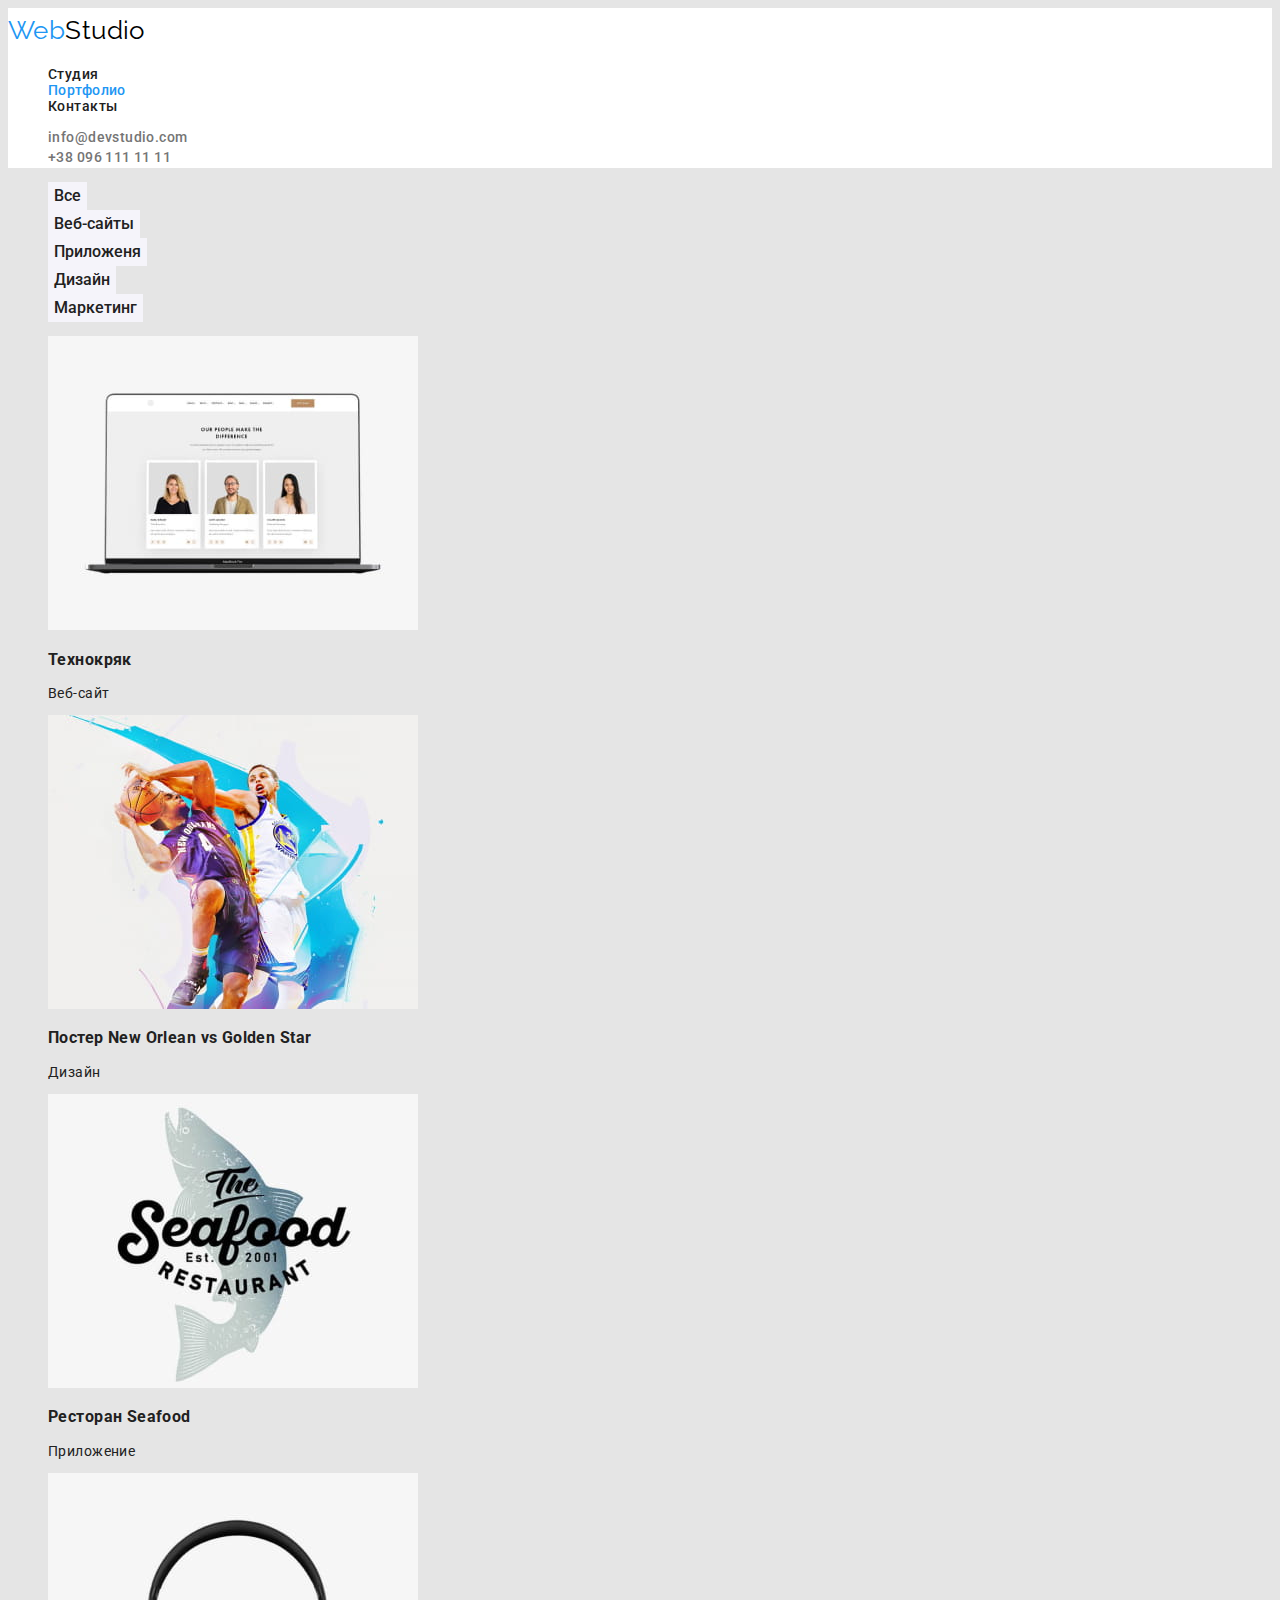
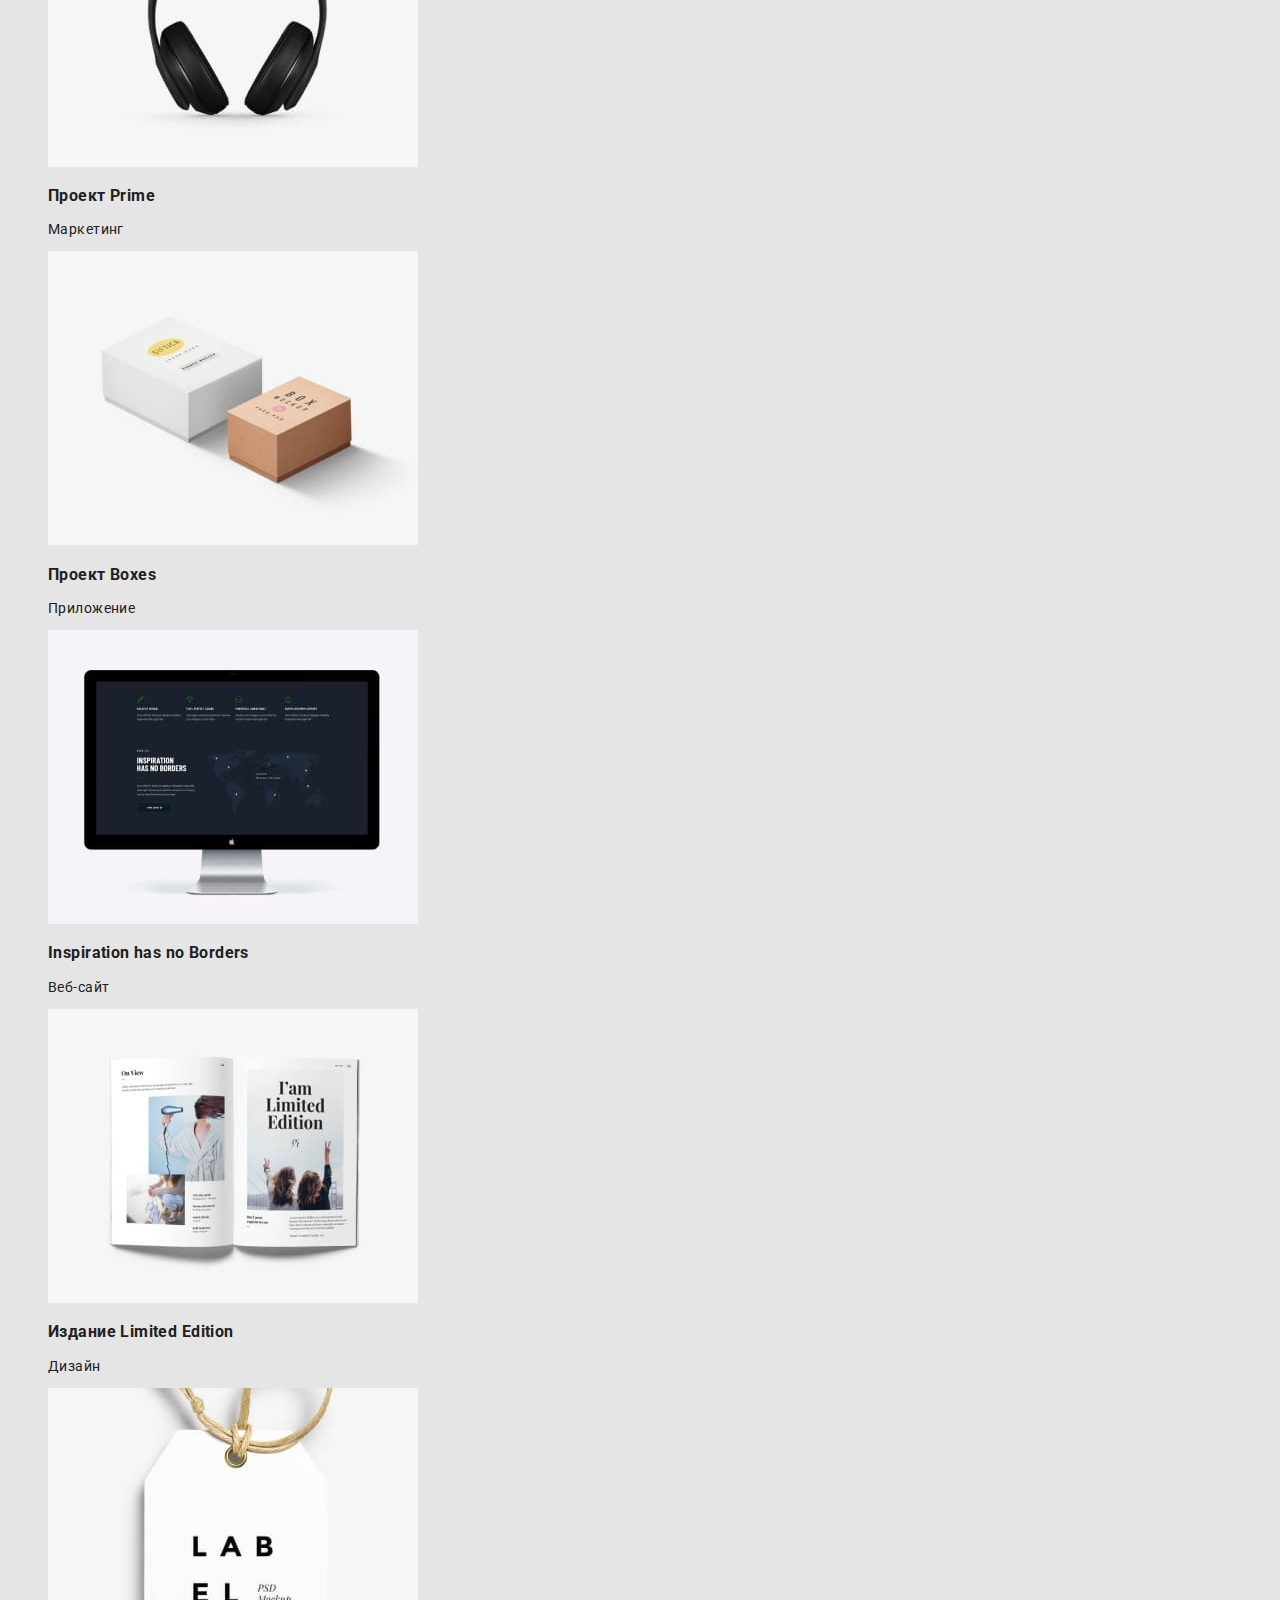
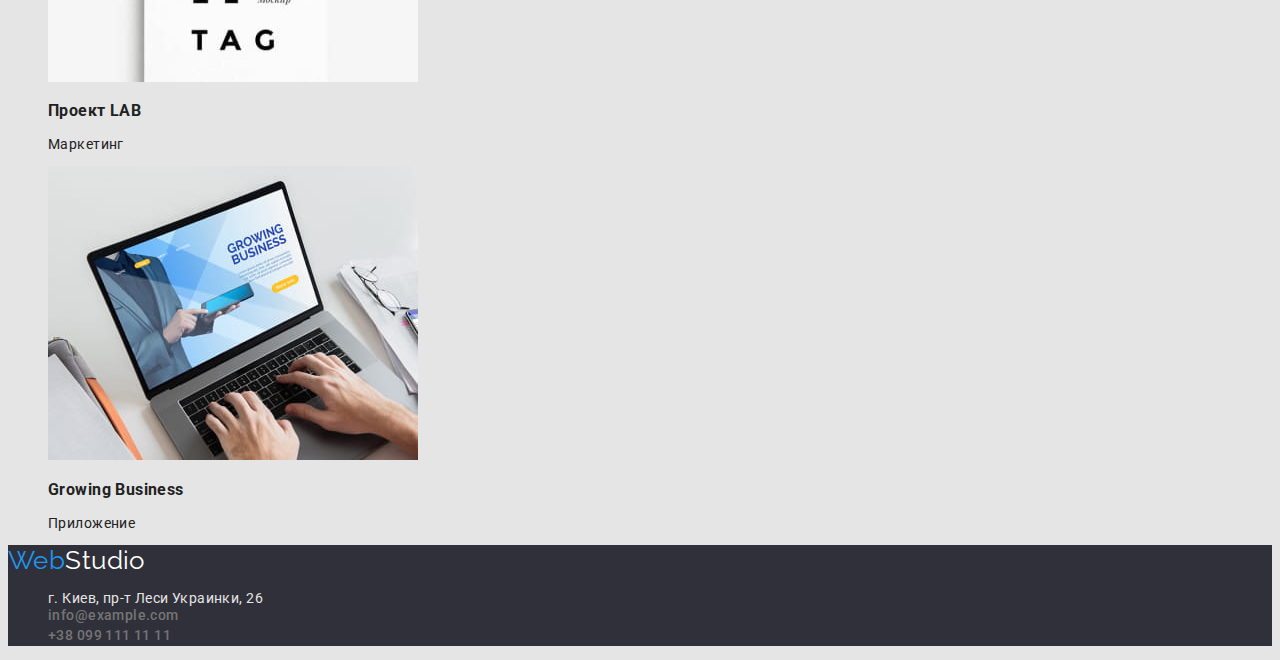
==== portfolio.html @ a19f54f5 "Initial commit" ====
<!DOCTYPE html>
<html lang="ru">

<head>
    <meta charset="UTF-8" />
    <meta http-equiv="X-UA-Compatible" content="IE=edge" />
    <meta name="viewport" content="width=device-width, initial-scale=1.0" />
    <title>Портфолио</title>
    <link rel="preconnect" href="https://fonts.googleapis.com" />
    <link rel="preconnect" href="https://fonts.gstatic.com" crossorigin />
    <link
        href="https://fonts.googleapis.com/css2?family=Raleway:wght@700&family=Roboto:wght@400;500;700;900&display=swap"
        rel="stylesheet" />
    <link rel="stylesheet" href="./css/styles.css" />
</head>

<body>
    <!-- Шапка сторінки -->
    <header class="header">
        <!-- Меню навігайцій для наступних сторінок -->
        <nav class="header-nav">
            <a class="header-logo link" lang="en" href="./index.html">Web<span class="logo-word">Studio</span></a>
            <ul class="header-list list">
                <li class="header-item">
                    <a class="header-link link" href="./index.html">Студия</a>
                </li>
                <li class="header-item">
                    <a class="header-link link current" href="./portfolio.html">Портфолио</a>
                </li>
                <li class="header-item">
                    <a class="header-link link" href="./">Контакты</a>
                </li>
            </ul>
            <ul class="contact-list list">
                <li class="contact-item">
                    <a class="contact-link link" href="mailto:info@devstudio.com">info@devstudio.com</a>
                </li>
                <li class="contact-item">
                    <a class="contact-link link" href="tel:+380961111111">+38 096 111 11 11</a>
                </li>
            </ul>
        </nav>
    </header>

    <!-- Посилання верхній рівень -->
    <!-- prt - portfolio -->
    <main class="prt-main">
        <section class="prt-section">
            <!-- Прихований заголовок -->
            <h1 hidden>Портфолио</h1>
            <ul class="prt-filter-list list">
                <li class="prt-btn-item">
                    <button class="prt-btn current-prt" type="button">Все</button>
                </li>
                <li class="prt-btn-item">
                    <button class="prt-btn" type="button">Веб-сайты</button>
                </li>
                <li class="prt-btn-item">
                    <button class="prt-btn" type="button">Приложеня</button>
                </li>
                <li class="prt-btn-item">
                    <button class="prt-btn" type="button">Дизайн</button>
                </li>
                <li class="prt-btn-item">
                    <button class="prt-btn" type="button">Маркетинг</button>
                </li>
            </ul>
            <!-- Портфоліо бокс картинок 3х3-->
            <ul class="prt-box-list list">
                <li class="list prt-box-item">
                    <img class="prt-btn" src="./images/portfolio/img1.jpg" alt="Ноутбук" width="370" height="294" />
                    <h3 class="prt-box-subtitle">Технокряк</h3>
                    <p class="prt-box-text">Веб-сайт</p>
                </li>
                <li class="list prt-box-item">
                    <img class="prt-btn" src="./images/portfolio/img2.jpg" alt="Баскетбол" width="370" height="294" />
                    <h3 class="prt-box-subtitle">Постер New Orlean vs Golden Star</h3>
                    <p class="prt-box-text">Дизайн</p>
                </li>
                <li class="list prt-box-item">
                    <img class="prt-btn" src="./images/portfolio/img3.jpg" alt="Надпись ресторан морской еды"
                        width="370" height="294" />
                    <h3 class="prt-box-subtitle">Ресторан Seafood</h3>
                    <p class="prt-box-text">Приложение</p>
                </li>
                <li class="list prt-box-item">
                    <img class="prt-btn" src="./images/portfolio/img4.jpg" alt="Наушники" width="370" height="294" />
                    <h3 class="prt-box-subtitle">Проект Prime</h3>
                    <p class="prt-box-text">Маркетинг</p>
                </li>
                <li class="list prt-box-item">
                    <img class="prt-btn" src="./images/portfolio/img5.jpg" alt="Коробки" width="370" height="294" />
                    <h3 class="prt-box-subtitle">Проект Boxes</h3>
                    <p class="prt-box-text">Приложение</p>
                </li>
                <li class="list prt-box-item">
                    <img class="prt-btn" src="./images/portfolio/img6.jpg" alt="Монитор" width="370" height="294" />
                    <h3 class="prt-box-subtitle">Inspiration has no Borders</h3>
                    <p class="prt-box-text">Веб-сайт</p>
                </li>
                <li class="list prt-box-item">
                    <img class="prt-btn" src="./images/portfolio/img7.jpg" alt="Книжка" width="370" height="294" />
                    <h3 class="prt-box-subtitle">Издание Limited Edition</h3>
                    <p class="prt-box-text">Дизайн</p>
                </li>
                <li class="list prt-box-item">
                    <img class="prt-btn" src="./images/portfolio/img8.jpg" alt="Бирка" width="370" height="294" />
                    <h3 class="prt-box-subtitle">Проект LAB</h3>
                    <p class="prt-box-text">Маркетинг</p>
                </li>
                <li class="list prt-box-item">
                    <img class="prt-btn" src="./images/portfolio/img9.jpg" alt="Печатает на ноутбуке" width="370"
                        height="294" />
                    <h3 class="prt-box-subtitle">Growing Business</h3>
                    <p class="prt-box-text">Приложение</p>
                </li>
            </ul>
        </section>
    </main>

    <!-- Підвал сторінки -->
    <footer class="footer">
        <a class="footer-logo link" lang="en" href="./index.html">Web<span class="logo-word-footer">Studio</span></a>
        <address class="address">
            <ul class="address-list list">
                <li class="address-item">
                    <a class="address-contact-map link" href="https://goo.gl/maps/Bq6WexbLNgEqduPN9" target="_blank"
                        rel="noopener noreferrer">г. Киев, пр-т Леси Украинки, 26</a>
                </li>
                <li class="address-item">
                    <a class="address-contact link" href="mailto:info@example.com">info@example.com</a>
                </li>
                <li class="address-item">
                    <a class="address-contact link" href="tel:+380961111111">+38 099 111 11 11</a>
                </li>
            </ul>
        </address>
    </footer>
</body>

</html>
---- css/styles.css ----
:root {
  --white-background-col: #e5e5e5;
  --primary-txt-col: #212121;
  --secondary-txt-col: #757575;
  --brand-txt-col: #2196f3;
  --footer-txt-col: #ffffff;
}

body {
  font-family: Roboto, sans-serif;
  font-size: 14px;
  /* line-height: 1.19; */
  letter-spacing: 0.03em;
  background-color: var(--white-background-col);
  color: var(--primary-txt-col);
}

/* прибираємо точки списку */
.list {
  list-style: none;
}

/* додаємо курсор */
.prt-btn,
.hero-btn {
  cursor: pointer;
}

/* прибираємо підкреслення  */
.link {
  text-decoration: none;
  color: currentColor;
}

/* header & footer style */
.header {
  background-color: #ffffff;
}
.header-logo,
.footer-logo {
  font-family: Raleway;
  font-size: 26px;
  line-height: 1.2;
  color: var(--brand-txt-col);
}

.logo-word {
  line-height: 1.7;
  color: #000000;
}

.logo-word-footer {
  color: var(--footer-txt-col);
}

.contact-link,
.address-contact {
  font-weight: 500;
  font-size: 14px;
  font-style: normal;
  line-height: 1.42;
  color: var(--secondary-txt-col);
}

.header-link {
  font-weight: 500;
  font-size: 14px;
  color: var(--primary-txt-col);
}

.header-link:hover,
.header-link:focus,
.contact-link:hover,
.contact-link:focus,
.address-contact:hover,
.address-contact:focus,
.address-contact-map:hover,
.address-contact-map:focus {
  color: var(--brand-txt-col);
}

.link.current {
  color: var(--brand-txt-col);
}

.section-hero,
.footer {
  background-color: #2f303a;
}

.hero-title {
  color: var(--footer-txt-col);
  font-weight: 900;
  font-size: 44px;
  line-height: 1.36;
  text-transform: uppercase;
}

.hero-btn {
  background-color: var(--brand-txt-col);
  color: var(--footer-txt-col);
  border: transparent; /* border: 1px; */
  font-weight: 700;
  font-size: 16px;
  font-family: inherit;
  line-height: 1.87;
}

.hero-btn:hover,
.hero-btn:focus {
  background-color: #188ce8;
}

.skils-subtitle {
  font-weight: 700;
  font-size: 14px;
  line-height: 1.14;
  text-transform: uppercase;
}

.skils-text {
  font-size: 14px;
  line-height: 1.71;
  color: var(--secondary-txt-col);
}

.gallery-title,
.teams-title {
  font-weight: 700;
  font-size: 36px;
  line-height: 1.16;
}

.teams-subtitle {
  font-weight: 500;
  font-size: 16px;
  line-height: 1.9;
}

.teams-text {
  font-size: 16px;
  line-height: 1.9;
  color: var(--secondary-txt-col);
}
/*  */
.address-contact-map {
  font-weight: 400;
  font-size: 14px;
  font-style: normal;
  color: var(--white-background-col);
}

.prt-btn {
  background-color: #f5f4fa;
  color: #212121;
  border: transparent; /* border: 1px; */
  font-family: inherit;
  font-weight: 500;
  font-size: 16px;
  line-height: 1.63;
}

.prt-btn:hover,
.prt-btn:focus {
  background-color: var(--brand-txt-col);
  color: var(--white-background-col);
}
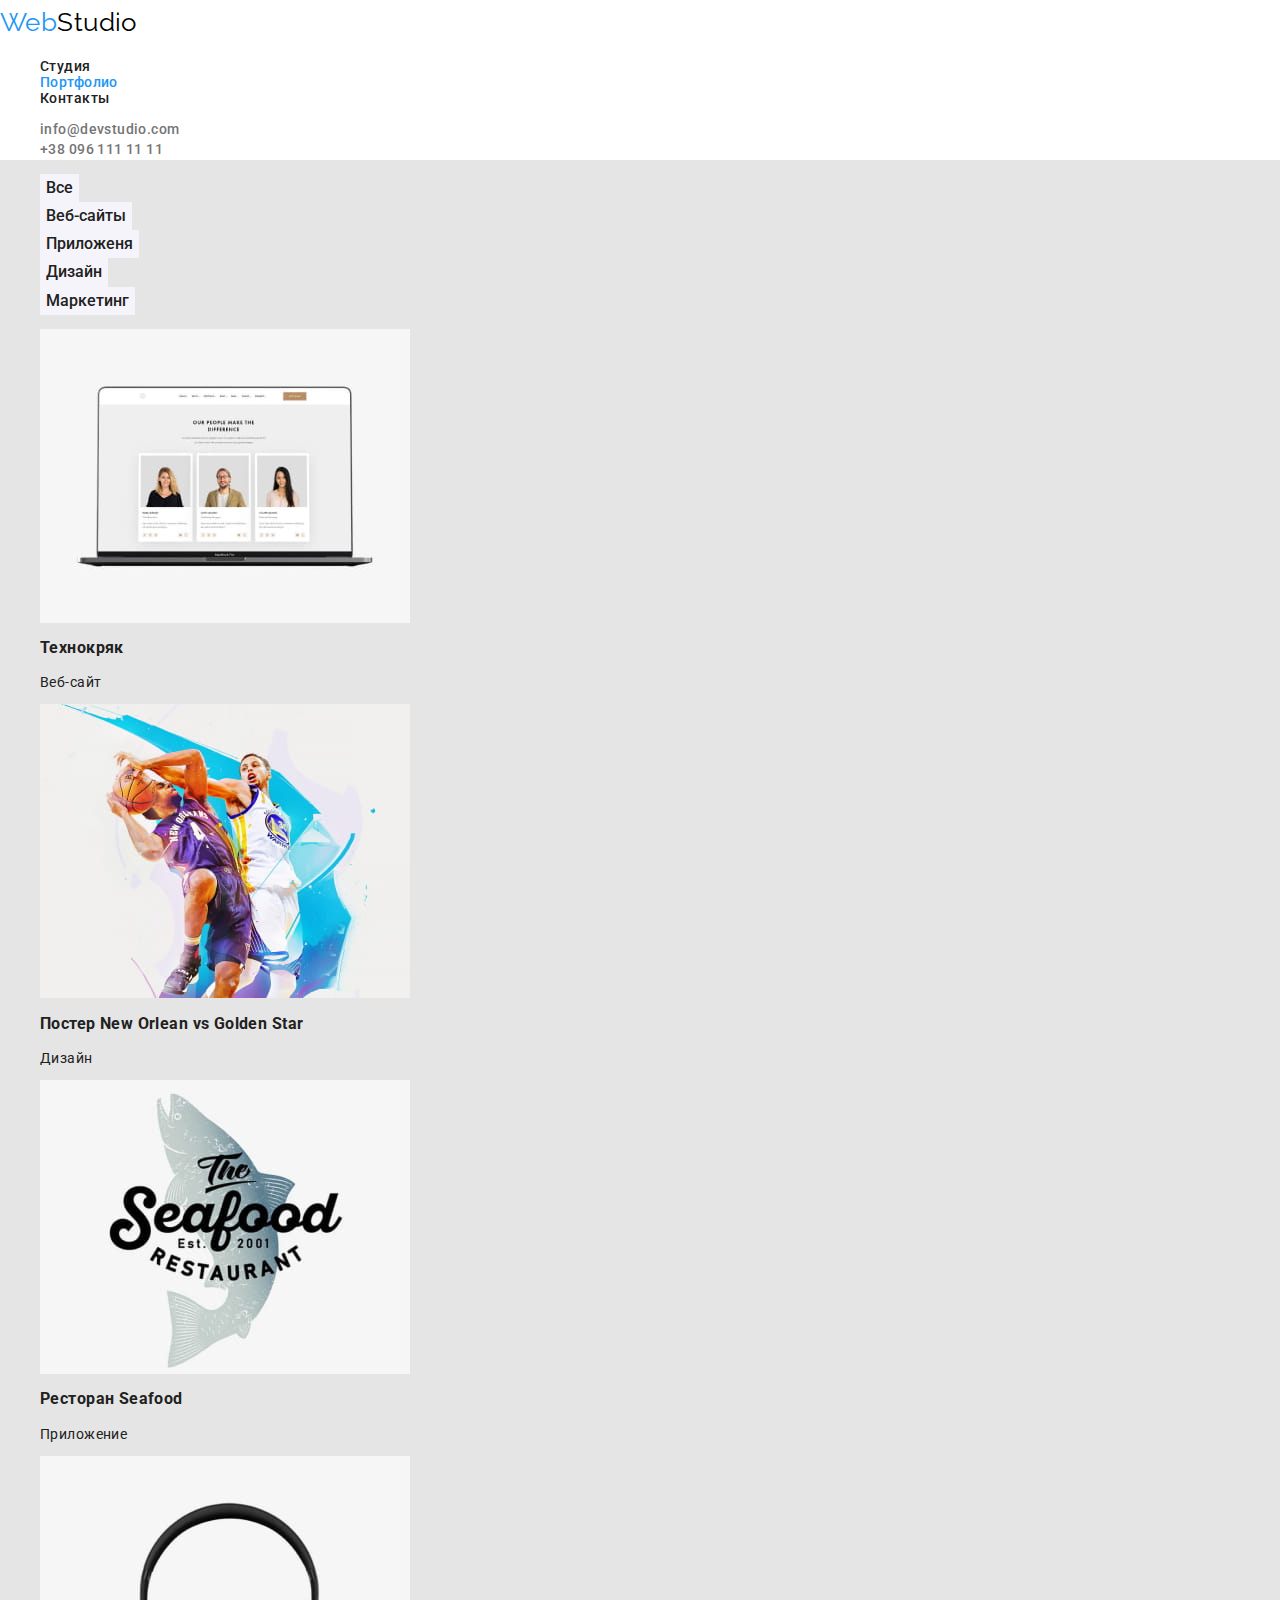
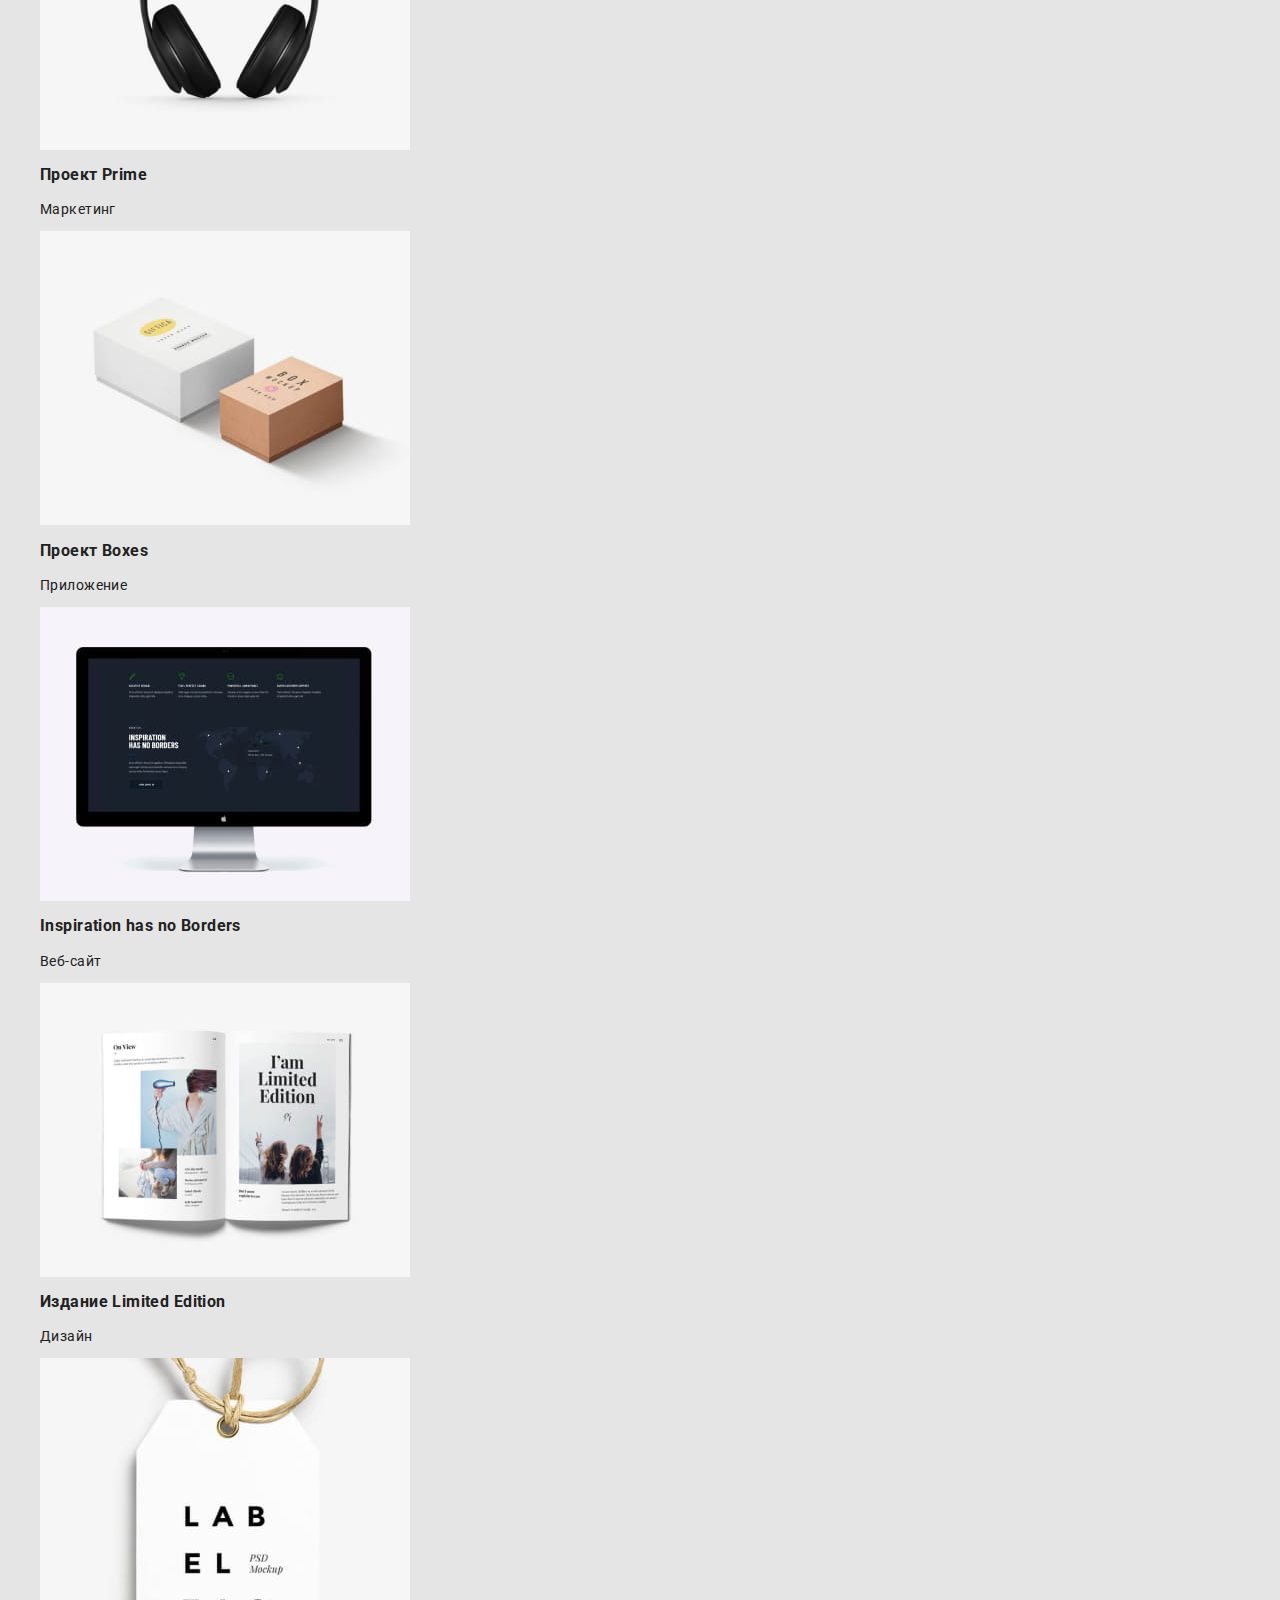
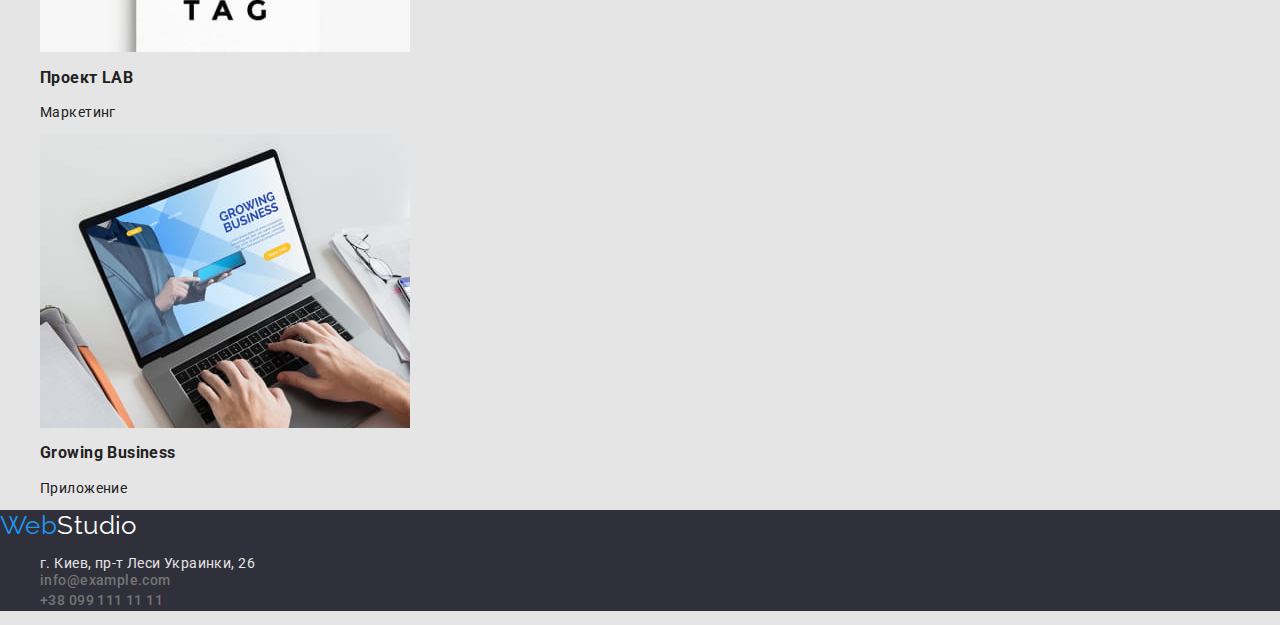
==== commit dfe70843: "hw-3" ====
--- a/portfolio.html
+++ b/portfolio.html
@@ -11,6 +11,8 @@
     <link
         href="https://fonts.googleapis.com/css2?family=Raleway:wght@700&family=Roboto:wght@400;500;700;900&display=swap"
         rel="stylesheet" />
+    <link rel="stylesheet"
+        href="https://cdnjs.cloudflare.com/ajax/libs/modern-normalize/1.1.0/modern-normalize.min.css" />
     <link rel="stylesheet" href="./css/styles.css" />
 </head>
 
--- a/css/styles.css
+++ b/css/styles.css
@@ -30,6 +30,10 @@
 .link {
   text-decoration: none;
   color: currentColor;
+}
+
+img {
+  display: block;
 }
 
 /* header & footer style */
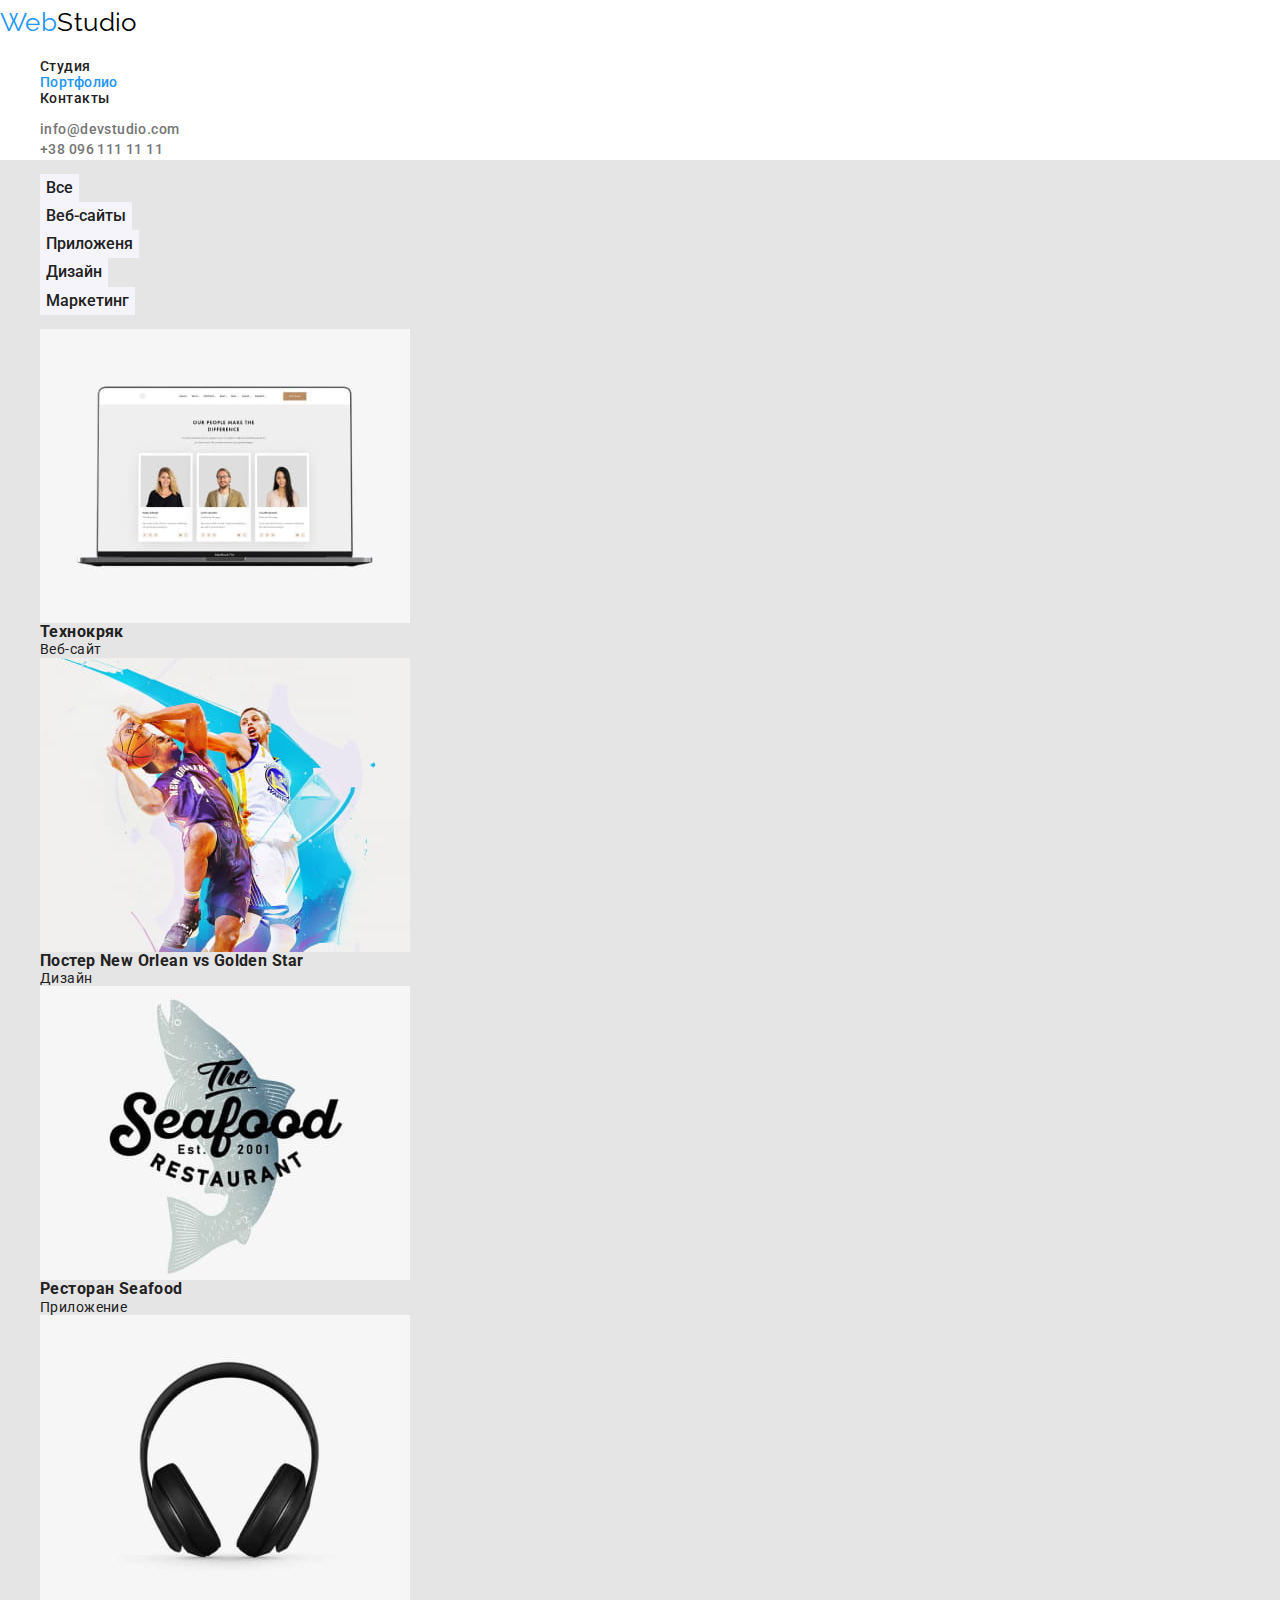
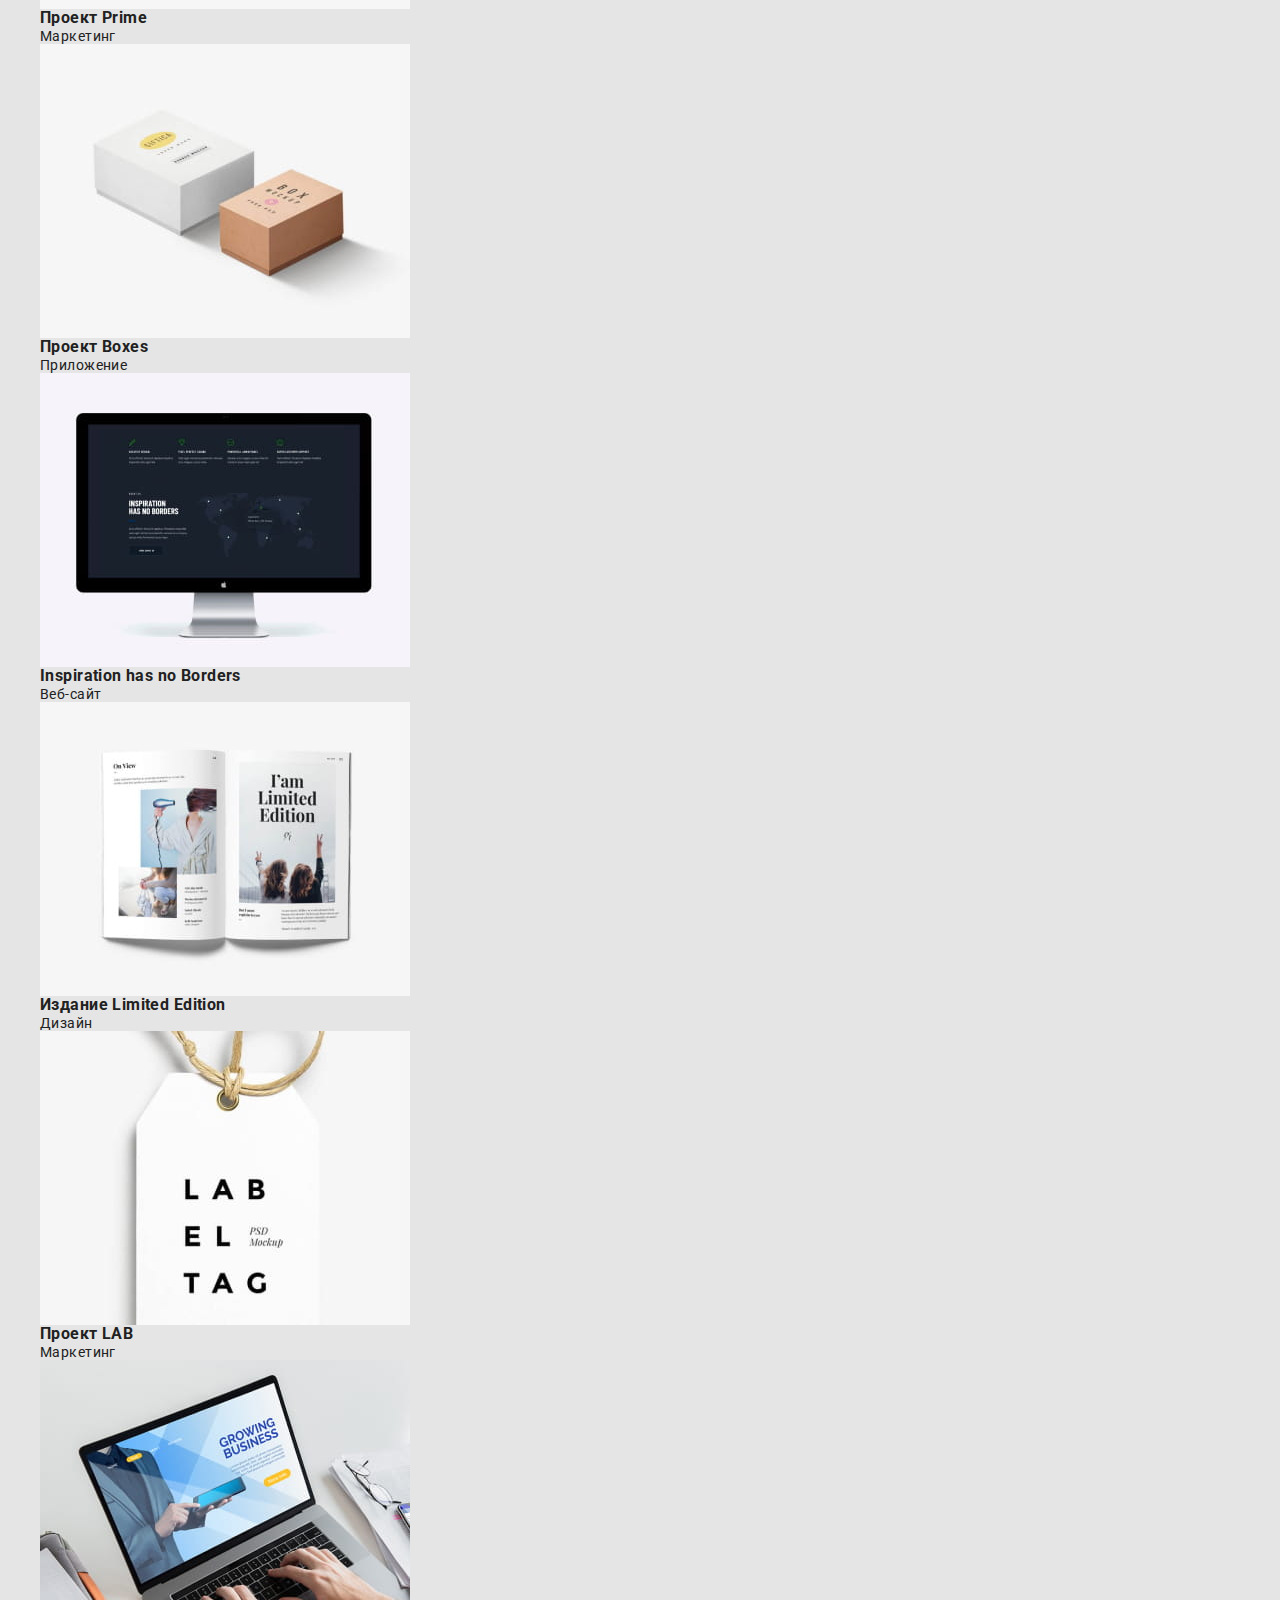
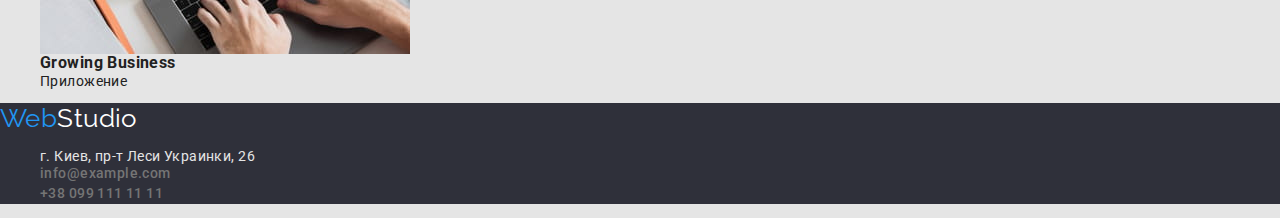
==== commit 84824659: "div-conteiner" ====
--- a/portfolio.html
+++ b/portfolio.html
@@ -19,29 +19,31 @@
 <body>
     <!-- Шапка сторінки -->
     <header class="header">
-        <!-- Меню навігайцій для наступних сторінок -->
-        <nav class="header-nav">
-            <a class="header-logo link" lang="en" href="./index.html">Web<span class="logo-word">Studio</span></a>
-            <ul class="header-list list">
-                <li class="header-item">
-                    <a class="header-link link" href="./index.html">Студия</a>
-                </li>
-                <li class="header-item">
-                    <a class="header-link link current" href="./portfolio.html">Портфолио</a>
-                </li>
-                <li class="header-item">
-                    <a class="header-link link" href="./">Контакты</a>
-                </li>
-            </ul>
-            <ul class="contact-list list">
-                <li class="contact-item">
-                    <a class="contact-link link" href="mailto:info@devstudio.com">info@devstudio.com</a>
-                </li>
-                <li class="contact-item">
-                    <a class="contact-link link" href="tel:+380961111111">+38 096 111 11 11</a>
-                </li>
-            </ul>
-        </nav>
+        <div class="conteiner heder-conteiner">
+            <!-- Меню навігайцій для наступних сторінок -->
+            <nav class="header-nav">
+                <a class="header-logo link" lang="en" href="./index.html">Web<span class="logo-word">Studio</span></a>
+                <ul class="header-list list">
+                    <li class="header-item">
+                        <a class="header-link link" href="./index.html">Студия</a>
+                    </li>
+                    <li class="header-item">
+                        <a class="header-link link current" href="./portfolio.html">Портфолио</a>
+                    </li>
+                    <li class="header-item">
+                        <a class="header-link link" href="./">Контакты</a>
+                    </li>
+                </ul>
+                <ul class="contact-list list">
+                    <li class="contact-item">
+                        <a class="contact-link link" href="mailto:info@devstudio.com">info@devstudio.com</a>
+                    </li>
+                    <li class="contact-item">
+                        <a class="contact-link link" href="tel:+380961111111">+38 096 111 11 11</a>
+                    </li>
+                </ul>
+            </nav>
+        </div>
     </header>
 
     <!-- Посилання верхній рівень -->
@@ -49,94 +51,101 @@
     <main class="prt-main">
         <section class="prt-section">
             <!-- Прихований заголовок -->
-            <h1 hidden>Портфолио</h1>
-            <ul class="prt-filter-list list">
-                <li class="prt-btn-item">
-                    <button class="prt-btn current-prt" type="button">Все</button>
-                </li>
-                <li class="prt-btn-item">
-                    <button class="prt-btn" type="button">Веб-сайты</button>
-                </li>
-                <li class="prt-btn-item">
-                    <button class="prt-btn" type="button">Приложеня</button>
-                </li>
-                <li class="prt-btn-item">
-                    <button class="prt-btn" type="button">Дизайн</button>
-                </li>
-                <li class="prt-btn-item">
-                    <button class="prt-btn" type="button">Маркетинг</button>
-                </li>
-            </ul>
-            <!-- Портфоліо бокс картинок 3х3-->
-            <ul class="prt-box-list list">
-                <li class="list prt-box-item">
-                    <img class="prt-btn" src="./images/portfolio/img1.jpg" alt="Ноутбук" width="370" height="294" />
-                    <h3 class="prt-box-subtitle">Технокряк</h3>
-                    <p class="prt-box-text">Веб-сайт</p>
-                </li>
-                <li class="list prt-box-item">
-                    <img class="prt-btn" src="./images/portfolio/img2.jpg" alt="Баскетбол" width="370" height="294" />
-                    <h3 class="prt-box-subtitle">Постер New Orlean vs Golden Star</h3>
-                    <p class="prt-box-text">Дизайн</p>
-                </li>
-                <li class="list prt-box-item">
-                    <img class="prt-btn" src="./images/portfolio/img3.jpg" alt="Надпись ресторан морской еды"
-                        width="370" height="294" />
-                    <h3 class="prt-box-subtitle">Ресторан Seafood</h3>
-                    <p class="prt-box-text">Приложение</p>
-                </li>
-                <li class="list prt-box-item">
-                    <img class="prt-btn" src="./images/portfolio/img4.jpg" alt="Наушники" width="370" height="294" />
-                    <h3 class="prt-box-subtitle">Проект Prime</h3>
-                    <p class="prt-box-text">Маркетинг</p>
-                </li>
-                <li class="list prt-box-item">
-                    <img class="prt-btn" src="./images/portfolio/img5.jpg" alt="Коробки" width="370" height="294" />
-                    <h3 class="prt-box-subtitle">Проект Boxes</h3>
-                    <p class="prt-box-text">Приложение</p>
-                </li>
-                <li class="list prt-box-item">
-                    <img class="prt-btn" src="./images/portfolio/img6.jpg" alt="Монитор" width="370" height="294" />
-                    <h3 class="prt-box-subtitle">Inspiration has no Borders</h3>
-                    <p class="prt-box-text">Веб-сайт</p>
-                </li>
-                <li class="list prt-box-item">
-                    <img class="prt-btn" src="./images/portfolio/img7.jpg" alt="Книжка" width="370" height="294" />
-                    <h3 class="prt-box-subtitle">Издание Limited Edition</h3>
-                    <p class="prt-box-text">Дизайн</p>
-                </li>
-                <li class="list prt-box-item">
-                    <img class="prt-btn" src="./images/portfolio/img8.jpg" alt="Бирка" width="370" height="294" />
-                    <h3 class="prt-box-subtitle">Проект LAB</h3>
-                    <p class="prt-box-text">Маркетинг</p>
-                </li>
-                <li class="list prt-box-item">
-                    <img class="prt-btn" src="./images/portfolio/img9.jpg" alt="Печатает на ноутбуке" width="370"
-                        height="294" />
-                    <h3 class="prt-box-subtitle">Growing Business</h3>
-                    <p class="prt-box-text">Приложение</p>
-                </li>
-            </ul>
+            <div class="conteiner portfolio">
+                <h1 hidden>Портфолио</h1>
+                <ul class="prt-filter-list list">
+                    <li class="prt-btn-item">
+                        <button class="prt-btn current-prt" type="button">Все</button>
+                    </li>
+                    <li class="prt-btn-item">
+                        <button class="prt-btn" type="button">Веб-сайты</button>
+                    </li>
+                    <li class="prt-btn-item">
+                        <button class="prt-btn" type="button">Приложеня</button>
+                    </li>
+                    <li class="prt-btn-item">
+                        <button class="prt-btn" type="button">Дизайн</button>
+                    </li>
+                    <li class="prt-btn-item">
+                        <button class="prt-btn" type="button">Маркетинг</button>
+                    </li>
+                </ul>
+                <!-- Портфоліо бокс картинок 3х3-->
+                <ul class="prt-box-list list">
+                    <li class="list prt-box-item">
+                        <img class="prt-btn" src="./images/portfolio/img1.jpg" alt="Ноутбук" width="370" height="294" />
+                        <h3 class="prt-box-subtitle">Технокряк</h3>
+                        <p class="prt-box-text">Веб-сайт</p>
+                    </li>
+                    <li class="list prt-box-item">
+                        <img class="prt-btn" src="./images/portfolio/img2.jpg" alt="Баскетбол" width="370"
+                            height="294" />
+                        <h3 class="prt-box-subtitle">Постер New Orlean vs Golden Star</h3>
+                        <p class="prt-box-text">Дизайн</p>
+                    </li>
+                    <li class="list prt-box-item">
+                        <img class="prt-btn" src="./images/portfolio/img3.jpg" alt="Надпись ресторан морской еды"
+                            width="370" height="294" />
+                        <h3 class="prt-box-subtitle">Ресторан Seafood</h3>
+                        <p class="prt-box-text">Приложение</p>
+                    </li>
+                    <li class="list prt-box-item">
+                        <img class="prt-btn" src="./images/portfolio/img4.jpg" alt="Наушники" width="370"
+                            height="294" />
+                        <h3 class="prt-box-subtitle">Проект Prime</h3>
+                        <p class="prt-box-text">Маркетинг</p>
+                    </li>
+                    <li class="list prt-box-item">
+                        <img class="prt-btn" src="./images/portfolio/img5.jpg" alt="Коробки" width="370" height="294" />
+                        <h3 class="prt-box-subtitle">Проект Boxes</h3>
+                        <p class="prt-box-text">Приложение</p>
+                    </li>
+                    <li class="list prt-box-item">
+                        <img class="prt-btn" src="./images/portfolio/img6.jpg" alt="Монитор" width="370" height="294" />
+                        <h3 class="prt-box-subtitle">Inspiration has no Borders</h3>
+                        <p class="prt-box-text">Веб-сайт</p>
+                    </li>
+                    <li class="list prt-box-item">
+                        <img class="prt-btn" src="./images/portfolio/img7.jpg" alt="Книжка" width="370" height="294" />
+                        <h3 class="prt-box-subtitle">Издание Limited Edition</h3>
+                        <p class="prt-box-text">Дизайн</p>
+                    </li>
+                    <li class="list prt-box-item">
+                        <img class="prt-btn" src="./images/portfolio/img8.jpg" alt="Бирка" width="370" height="294" />
+                        <h3 class="prt-box-subtitle">Проект LAB</h3>
+                        <p class="prt-box-text">Маркетинг</p>
+                    </li>
+                    <li class="list prt-box-item">
+                        <img class="prt-btn" src="./images/portfolio/img9.jpg" alt="Печатает на ноутбуке" width="370"
+                            height="294" />
+                        <h3 class="prt-box-subtitle">Growing Business</h3>
+                        <p class="prt-box-text">Приложение</p>
+                    </li>
+                </ul>
+            </div>
         </section>
     </main>
 
     <!-- Підвал сторінки -->
     <footer class="footer">
-        <a class="footer-logo link" lang="en" href="./index.html">Web<span class="logo-word-footer">Studio</span></a>
-        <address class="address">
-            <ul class="address-list list">
-                <li class="address-item">
-                    <a class="address-contact-map link" href="https://goo.gl/maps/Bq6WexbLNgEqduPN9" target="_blank"
-                        rel="noopener noreferrer">г. Киев, пр-т Леси Украинки, 26</a>
-                </li>
-                <li class="address-item">
-                    <a class="address-contact link" href="mailto:info@example.com">info@example.com</a>
-                </li>
-                <li class="address-item">
-                    <a class="address-contact link" href="tel:+380961111111">+38 099 111 11 11</a>
-                </li>
-            </ul>
-        </address>
+        <div class="conteiner">
+            <a class="footer-logo link" lang="en" href="./index.html">Web<span
+                    class="logo-word-footer">Studio</span></a>
+            <address class="address">
+                <ul class="address-list list">
+                    <li class="address-item">
+                        <a class="address-contact-map link" href="https://goo.gl/maps/Bq6WexbLNgEqduPN9" target="_blank"
+                            rel="noopener noreferrer">г. Киев, пр-т Леси Украинки, 26</a>
+                    </li>
+                    <li class="address-item">
+                        <a class="address-contact link" href="mailto:info@example.com">info@example.com</a>
+                    </li>
+                    <li class="address-item">
+                        <a class="address-contact link" href="tel:+380961111111">+38 099 111 11 11</a>
+                    </li>
+                </ul>
+            </address>
+        </div>
     </footer>
 </body>
 
--- a/css/styles.css
+++ b/css/styles.css
@@ -32,6 +32,15 @@
   color: currentColor;
 }
 
+h1,
+h2,
+h3,
+h4,
+h5,
+h6,
+p {
+  margin: 0px;
+}
 img {
   display: block;
 }
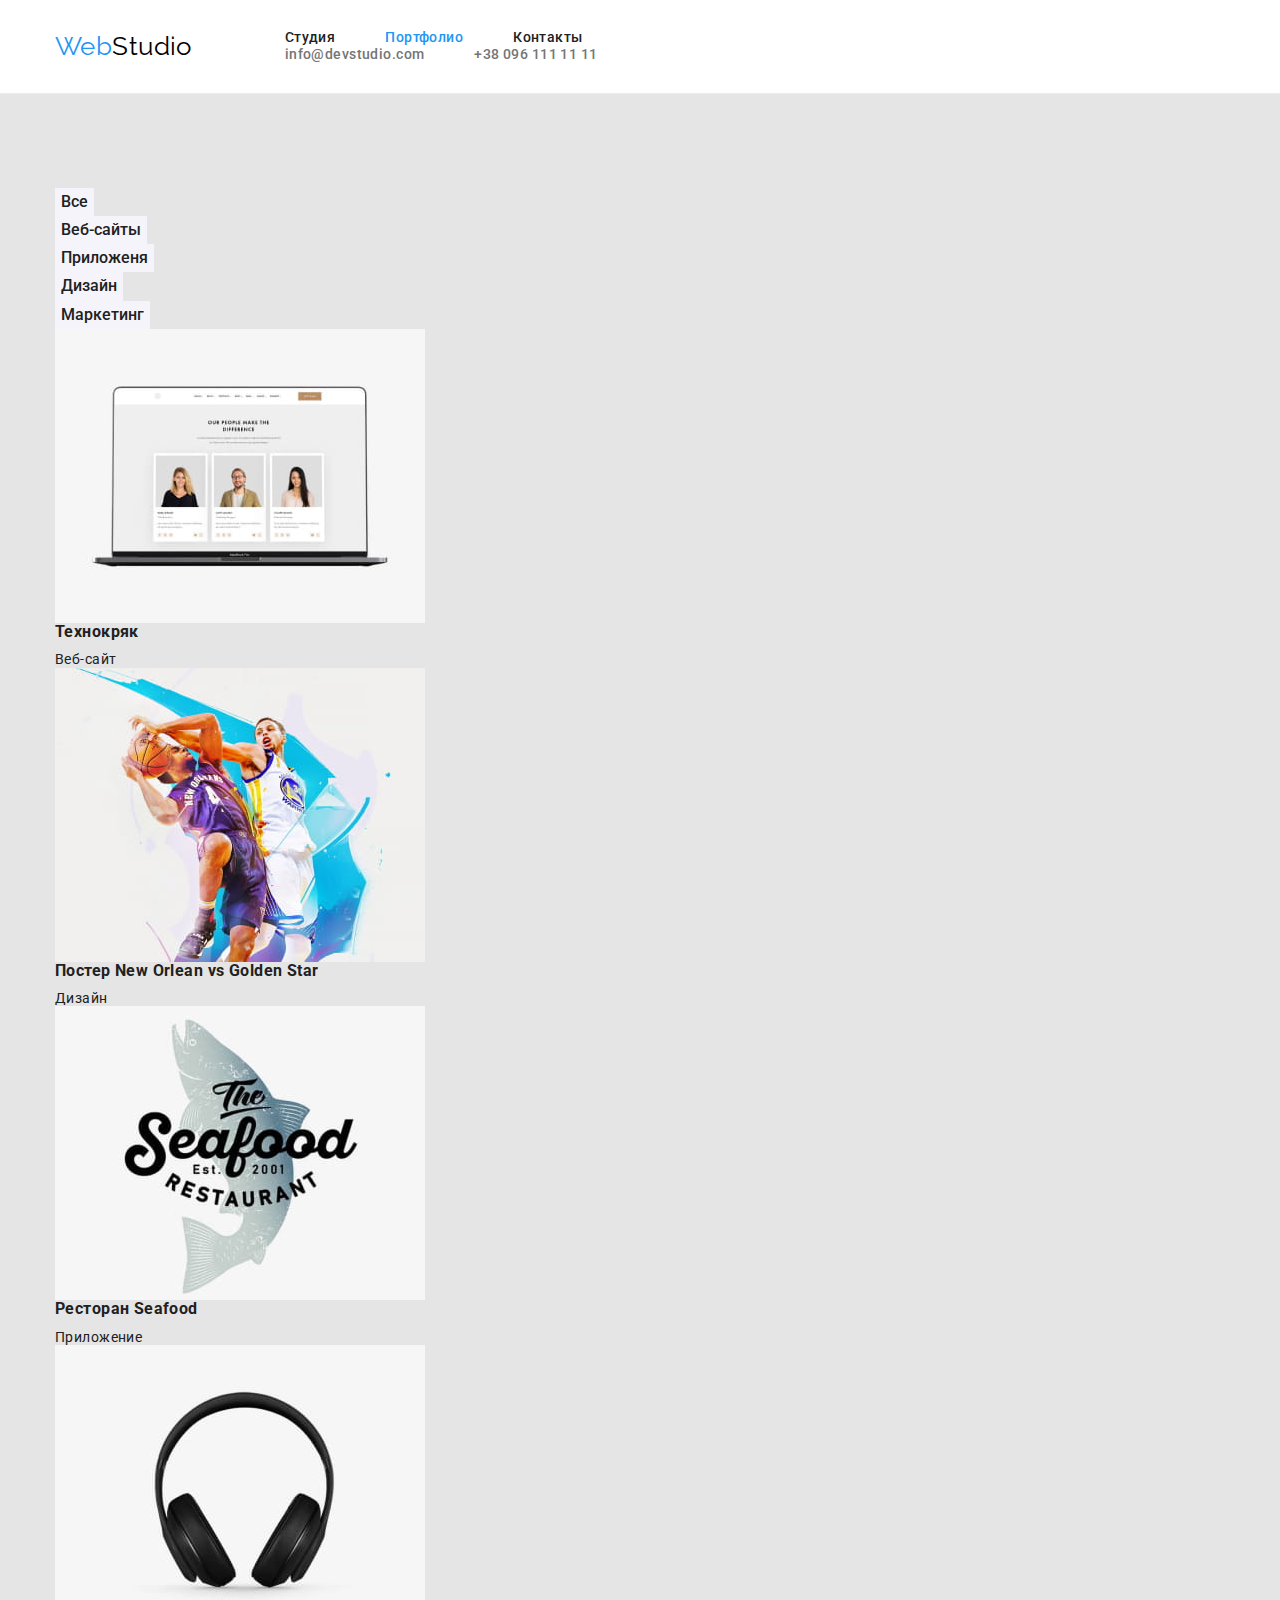
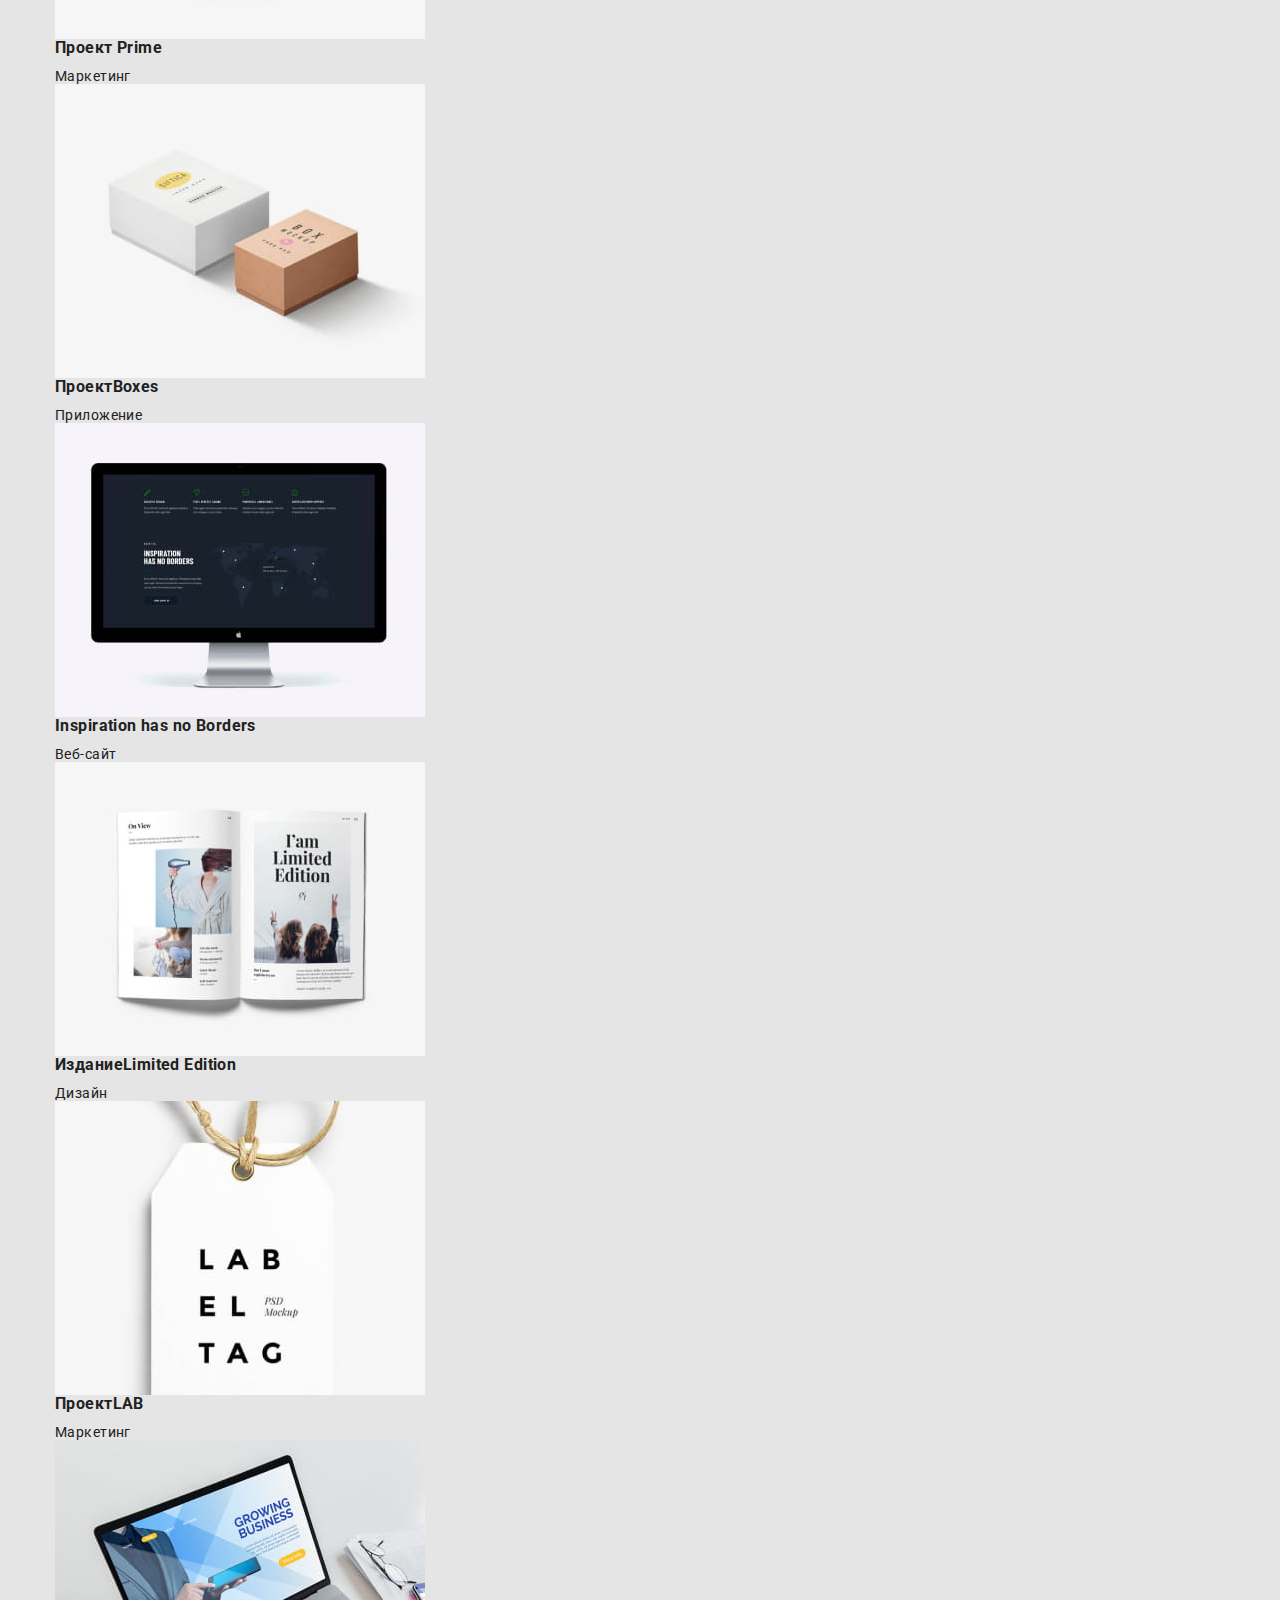
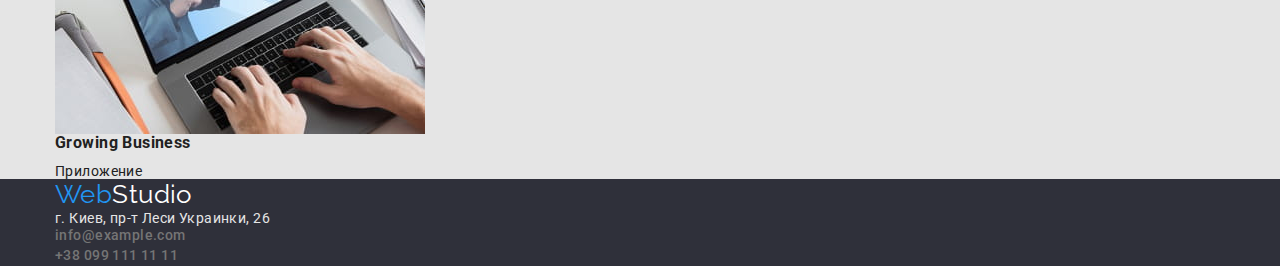
==== commit f7ae73ec: "link-list" ====
--- a/portfolio.html
+++ b/portfolio.html
@@ -19,10 +19,11 @@
 <body>
     <!-- Шапка сторінки -->
     <header class="header">
-        <div class="conteiner heder-conteiner">
+        <div class="conteiner header-conteiner">
             <!-- Меню навігайцій для наступних сторінок -->
+
+            <a class="header-logo link" lang="en" href="./index.html">Web<span class="logo-word">Studio</span></a>
             <nav class="header-nav">
-                <a class="header-logo link" lang="en" href="./index.html">Web<span class="logo-word">Studio</span></a>
                 <ul class="header-list list">
                     <li class="header-item">
                         <a class="header-link link" href="./index.html">Студия</a>
@@ -49,7 +50,7 @@
     <!-- Посилання верхній рівень -->
     <!-- prt - portfolio -->
     <main class="prt-main">
-        <section class="prt-section">
+        <section class="prt-section section">
             <!-- Прихований заголовок -->
             <div class="conteiner portfolio">
                 <h1 hidden>Портфолио</h1>
@@ -80,45 +81,45 @@
                     <li class="list prt-box-item">
                         <img class="prt-btn" src="./images/portfolio/img2.jpg" alt="Баскетбол" width="370"
                             height="294" />
-                        <h3 class="prt-box-subtitle">Постер New Orlean vs Golden Star</h3>
+                        <h3 class="prt-box-subtitle">Постер <span lang="en">New Orlean vs Golden Star</span></h3>
                         <p class="prt-box-text">Дизайн</p>
                     </li>
                     <li class="list prt-box-item">
                         <img class="prt-btn" src="./images/portfolio/img3.jpg" alt="Надпись ресторан морской еды"
                             width="370" height="294" />
-                        <h3 class="prt-box-subtitle">Ресторан Seafood</h3>
+                        <h3 class="prt-box-subtitle">Ресторан <span lang="en">Seafood</span></h3>
                         <p class="prt-box-text">Приложение</p>
                     </li>
                     <li class="list prt-box-item">
                         <img class="prt-btn" src="./images/portfolio/img4.jpg" alt="Наушники" width="370"
                             height="294" />
-                        <h3 class="prt-box-subtitle">Проект Prime</h3>
+                        <h3 class="prt-box-subtitle">Проект <span lang="en">Prime</span></h3>
                         <p class="prt-box-text">Маркетинг</p>
                     </li>
                     <li class="list prt-box-item">
                         <img class="prt-btn" src="./images/portfolio/img5.jpg" alt="Коробки" width="370" height="294" />
-                        <h3 class="prt-box-subtitle">Проект Boxes</h3>
+                        <h3 class="prt-box-subtitle">Проект<span lang="en">Boxes</span></h3>
                         <p class="prt-box-text">Приложение</p>
                     </li>
                     <li class="list prt-box-item">
                         <img class="prt-btn" src="./images/portfolio/img6.jpg" alt="Монитор" width="370" height="294" />
-                        <h3 class="prt-box-subtitle">Inspiration has no Borders</h3>
+                        <h3 class="prt-box-subtitle" lang="en">Inspiration has no Borders</h3>
                         <p class="prt-box-text">Веб-сайт</p>
                     </li>
                     <li class="list prt-box-item">
                         <img class="prt-btn" src="./images/portfolio/img7.jpg" alt="Книжка" width="370" height="294" />
-                        <h3 class="prt-box-subtitle">Издание Limited Edition</h3>
+                        <h3 class="prt-box-subtitle">Издание<span lang="en">Limited Edition</span></h3>
                         <p class="prt-box-text">Дизайн</p>
                     </li>
                     <li class="list prt-box-item">
                         <img class="prt-btn" src="./images/portfolio/img8.jpg" alt="Бирка" width="370" height="294" />
-                        <h3 class="prt-box-subtitle">Проект LAB</h3>
+                        <h3 class="prt-box-subtitle">Проект<span lang="en">LAB</span></h3>
                         <p class="prt-box-text">Маркетинг</p>
                     </li>
                     <li class="list prt-box-item">
                         <img class="prt-btn" src="./images/portfolio/img9.jpg" alt="Печатает на ноутбуке" width="370"
                             height="294" />
-                        <h3 class="prt-box-subtitle">Growing Business</h3>
+                        <h3 class="prt-box-subtitle" lang="en">Growing Business</h3>
                         <p class="prt-box-text">Приложение</p>
                     </li>
                 </ul>
--- a/css/styles.css
+++ b/css/styles.css
@@ -18,6 +18,8 @@
 /* прибираємо точки списку */
 .list {
   list-style: none;
+  padding: 0;
+  margin: 0;
 }
 
 /* додаємо курсор */
@@ -45,10 +47,24 @@
   display: block;
 }
 
+.conteiner {
+  width: 1200px;
+  padding: 0 15px;
+  margin-left: auto;
+  margin-right: auto;
+}
+
 /* header & footer style */
 .header {
   background-color: #ffffff;
-}
+  border-bottom: 1px solid #ececec;
+}
+
+.header-conteiner {
+  display: flex;
+  align-items: center;
+}
+
 .header-logo,
 .footer-logo {
   font-family: Raleway;
@@ -57,6 +73,21 @@
   color: var(--brand-txt-col);
 }
 
+.header-logo {
+  margin-right: 93px;
+  padding-top: 24px;
+  padding-bottom: 25px;
+}
+
+.header-nav {
+  margin-right: auto;
+}
+
+.header-list,
+.contact-list {
+  display: flex;
+  gap: 50px;
+}
 .logo-word {
   line-height: 1.7;
   color: #000000;
@@ -101,6 +132,10 @@
   background-color: #2f303a;
 }
 
+.section {
+  padding-top: 94px;
+}
+
 .hero-title {
   color: var(--footer-txt-col);
   font-weight: 900;
@@ -129,6 +164,7 @@
   font-size: 14px;
   line-height: 1.14;
   text-transform: uppercase;
+  margin-bottom: 10px;
 }
 
 .skils-text {
@@ -142,12 +178,16 @@
   font-weight: 700;
   font-size: 36px;
   line-height: 1.16;
+  text-align: center;
+  letter-spacing: 0.03em;
+  margin-bottom: 50px;
 }
 
 .teams-subtitle {
   font-weight: 500;
   font-size: 16px;
   line-height: 1.9;
+  margin-bottom: 10px;
 }
 
 .teams-text {
@@ -161,6 +201,10 @@
   font-size: 14px;
   font-style: normal;
   color: var(--white-background-col);
+}
+
+.prt-box-subtitle {
+  margin-bottom: 10px;
 }
 
 .prt-btn {
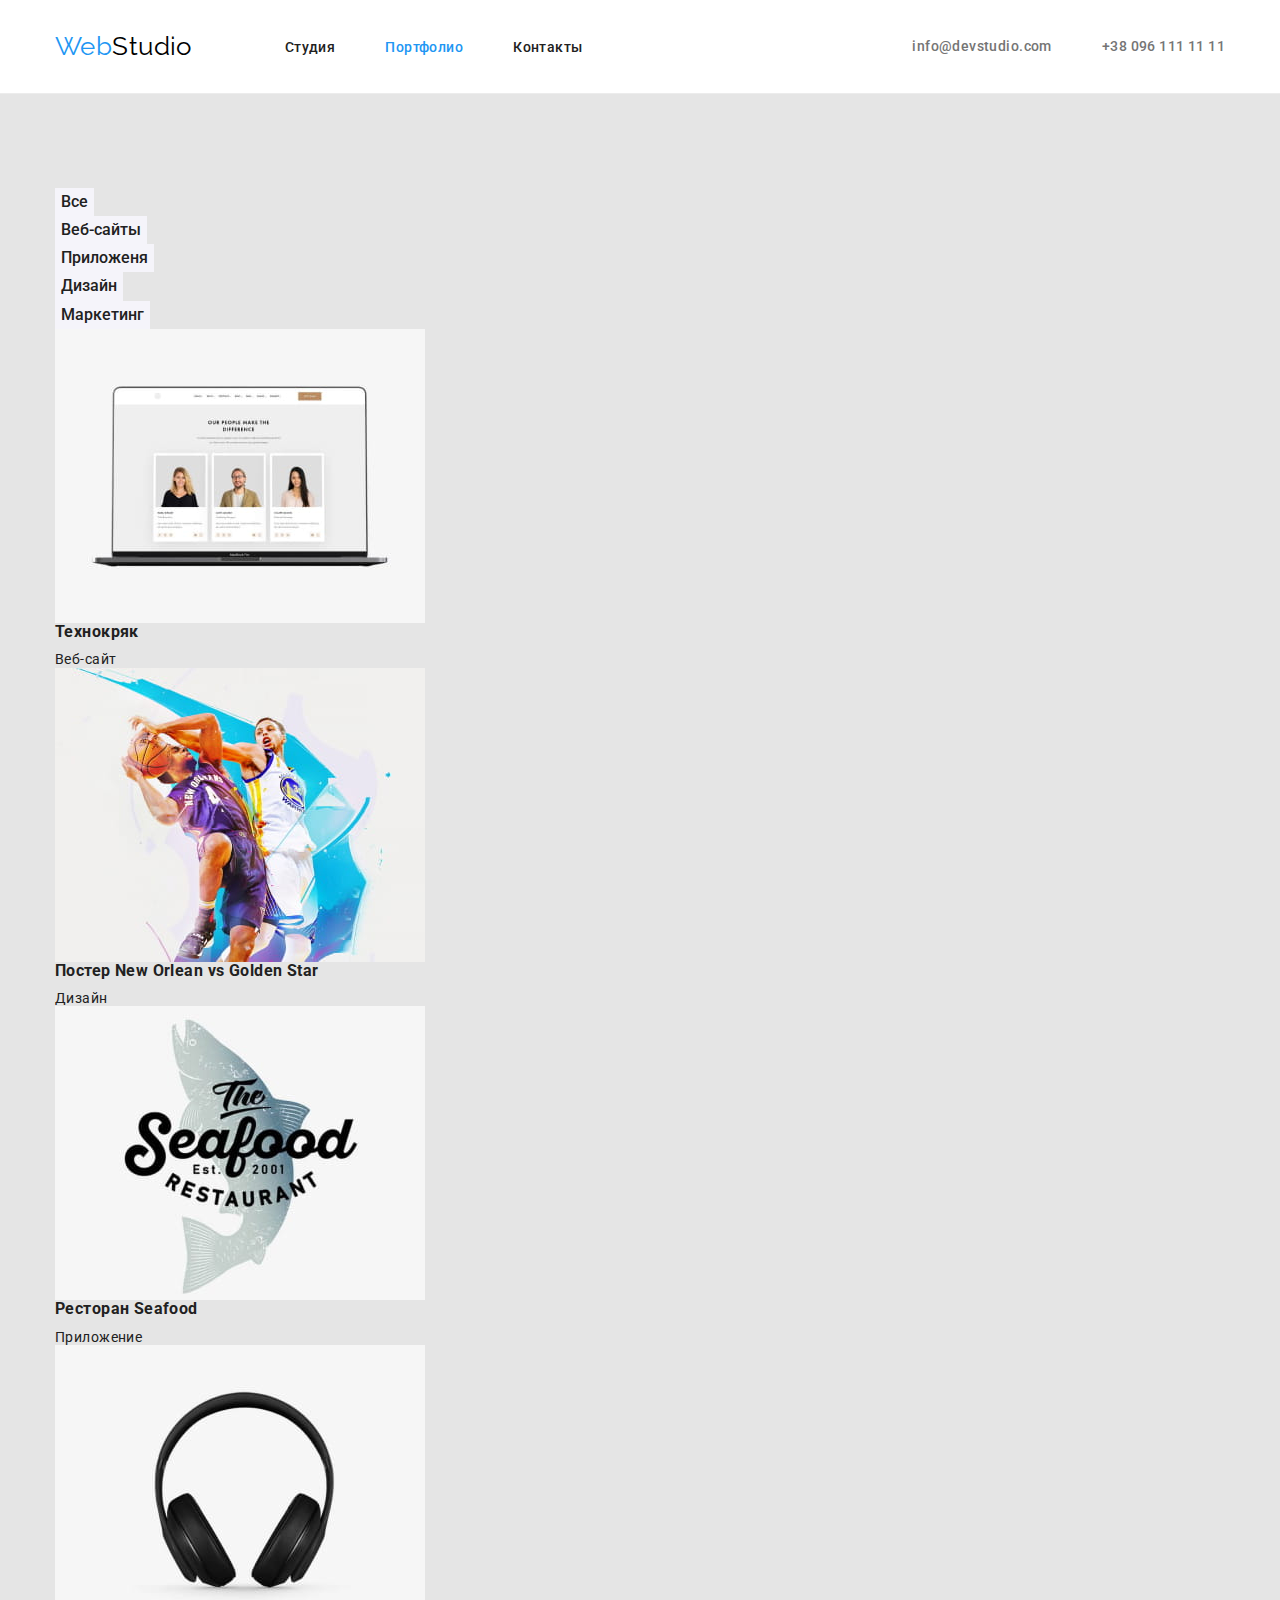
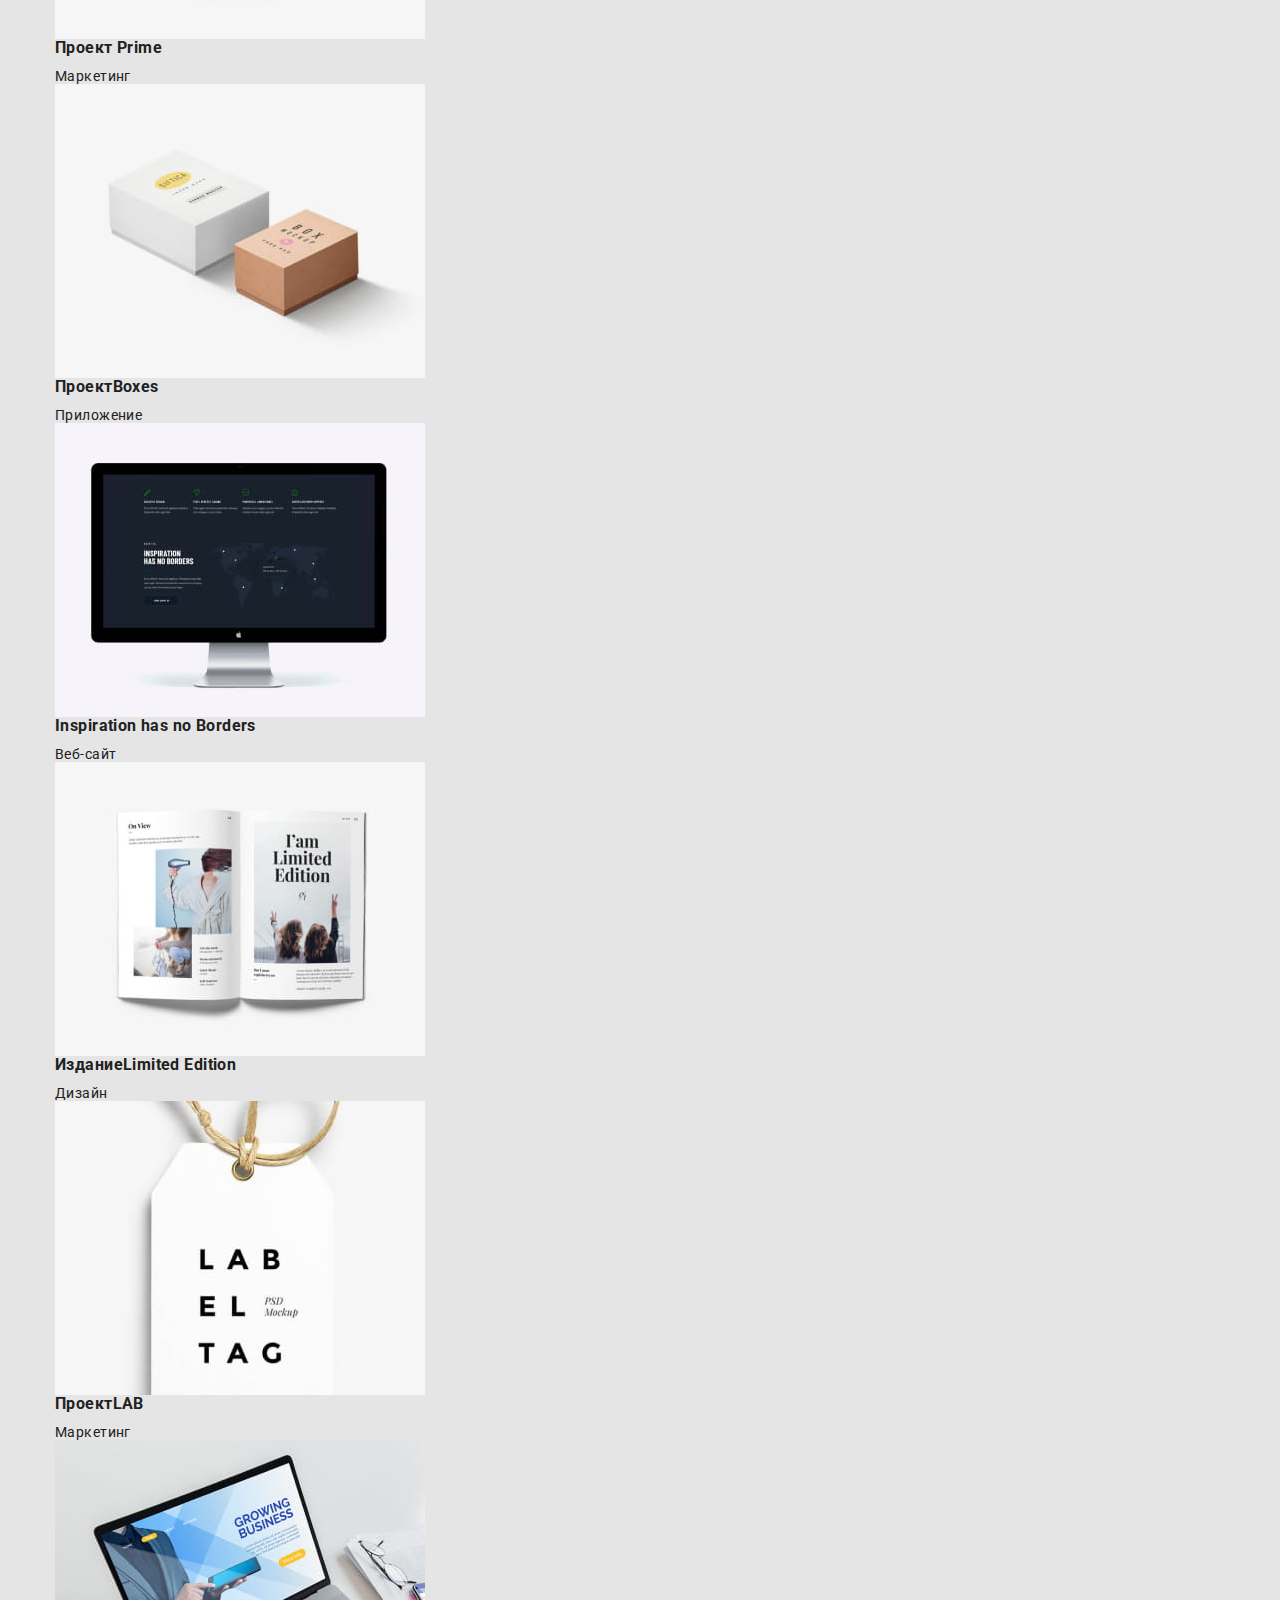
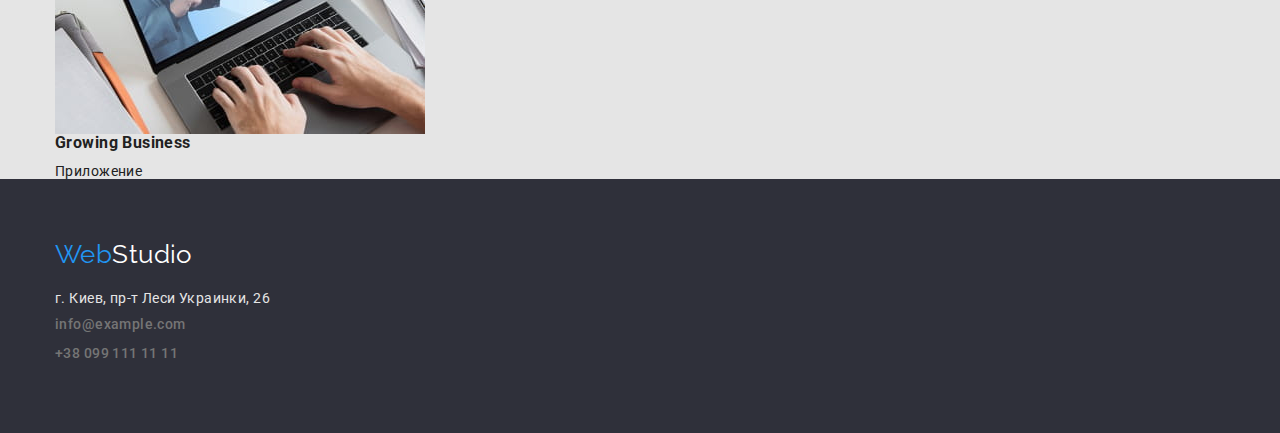
==== commit bb46044b: "index-done" ====
--- a/portfolio.html
+++ b/portfolio.html
@@ -19,9 +19,8 @@
 <body>
     <!-- Шапка сторінки -->
     <header class="header">
-        <div class="conteiner header-conteiner">
-            <!-- Меню навігайцій для наступних сторінок -->
-
+        <!-- Меню навігайцій для наступних сторінок -->
+        <div class="header-conteiner conteiner">
             <a class="header-logo link" lang="en" href="./index.html">Web<span class="logo-word">Studio</span></a>
             <nav class="header-nav">
                 <ul class="header-list list">
@@ -35,15 +34,15 @@
                         <a class="header-link link" href="./">Контакты</a>
                     </li>
                 </ul>
-                <ul class="contact-list list">
-                    <li class="contact-item">
-                        <a class="contact-link link" href="mailto:info@devstudio.com">info@devstudio.com</a>
-                    </li>
-                    <li class="contact-item">
-                        <a class="contact-link link" href="tel:+380961111111">+38 096 111 11 11</a>
-                    </li>
-                </ul>
             </nav>
+            <ul class="contact-list list">
+                <li class="contact-item">
+                    <a class="contact-link link" href="mailto:info@devstudio.com">info@devstudio.com</a>
+                </li>
+                <li class="contact-item">
+                    <a class="contact-link link" href="tel:+380961111111">+38 096 111 11 11</a>
+                </li>
+            </ul>
         </div>
     </header>
 
--- a/css/styles.css
+++ b/css/styles.css
@@ -4,6 +4,7 @@
   --secondary-txt-col: #757575;
   --brand-txt-col: #2196f3;
   --footer-txt-col: #ffffff;
+  --background2: #f5f4fa;
 }
 
 body {
@@ -97,6 +98,11 @@
   color: var(--footer-txt-col);
 }
 
+.contact-link {
+  padding-top: 32px;
+  padding-bottom: 32px;
+}
+
 .contact-link,
 .address-contact {
   font-weight: 500;
@@ -110,6 +116,8 @@
   font-weight: 500;
   font-size: 14px;
   color: var(--primary-txt-col);
+  padding-top: 32px;
+  padding-bottom: 32px;
 }
 
 .header-link:hover,
@@ -127,9 +135,10 @@
   color: var(--brand-txt-col);
 }
 
-.section-hero,
-.footer {
+.section-hero {
   background-color: #2f303a;
+  padding-top: 200px;
+  padding-bottom: 200px;
 }
 
 .section {
@@ -141,23 +150,45 @@
   font-weight: 900;
   font-size: 44px;
   line-height: 1.36;
+  text-align: center;
+  letter-spacing: 0.06em;
   text-transform: uppercase;
+  margin-bottom: 30px;
+  width: 696px;
+  margin-left: auto;
+  margin-right: auto;
 }
 
 .hero-btn {
+  display: block;
   background-color: var(--brand-txt-col);
   color: var(--footer-txt-col);
-  border: transparent; /* border: 1px; */
+  border: transparent; /*border: 1px; */
+  letter-spacing: 0.06em;
   font-weight: 700;
   font-size: 16px;
   font-family: inherit;
   line-height: 1.87;
+  border-radius: 4px;
+  min-width: 200px;
+  min-height: 50px;
+  max-width: 250px;
+  padding: 9px 33px 9px 29px;
+  margin: 0 auto;
 }
 
 .hero-btn:hover,
 .hero-btn:focus {
   background-color: #188ce8;
 }
+.skils-list {
+  display: flex;
+  gap: 30px;
+}
+
+.skils-item {
+  width: 270px;
+}
 
 .skils-subtitle {
   font-weight: 700;
@@ -171,6 +202,15 @@
   font-size: 14px;
   line-height: 1.71;
   color: var(--secondary-txt-col);
+}
+
+.section-gallery {
+  padding-bottom: 94px;
+}
+
+.gallery-list {
+  display: flex;
+  gap: 30px;
 }
 
 .gallery-title,
@@ -179,28 +219,64 @@
   font-size: 36px;
   line-height: 1.16;
   text-align: center;
-  letter-spacing: 0.03em;
   margin-bottom: 50px;
+}
+
+.section-teams {
+  background-color: var(--background2);
+  padding-bottom: 94px;
+}
+
+.teams-list {
+  display: flex;
+  gap: 30px;
+}
+
+.teams-item {
+  background-color: var(--footer-txt-col);
+}
+
+.team-images-div {
+  padding-top: 30px;
+  padding-bottom: 30px;
 }
 
 .teams-subtitle {
   font-weight: 500;
   font-size: 16px;
   line-height: 1.9;
-  margin-bottom: 10px;
+  text-align: center;
 }
 
 .teams-text {
   font-size: 16px;
   line-height: 1.9;
+  text-align: center;
   color: var(--secondary-txt-col);
 }
 /*  */
+
+.footer {
+  background-color: #2f303a;
+  padding-top: 60px;
+  padding-bottom: 60px;
+}
+
+.footer-logo {
+  display: block;
+  margin-bottom: 20px;
+}
+
 .address-contact-map {
   font-weight: 400;
   font-size: 14px;
   font-style: normal;
   color: var(--white-background-col);
+  margin-bottom: 9px;
+}
+
+.address-item:nth-last-child(-n + 3) {
+  margin-bottom: 9px;
 }
 
 .prt-box-subtitle {
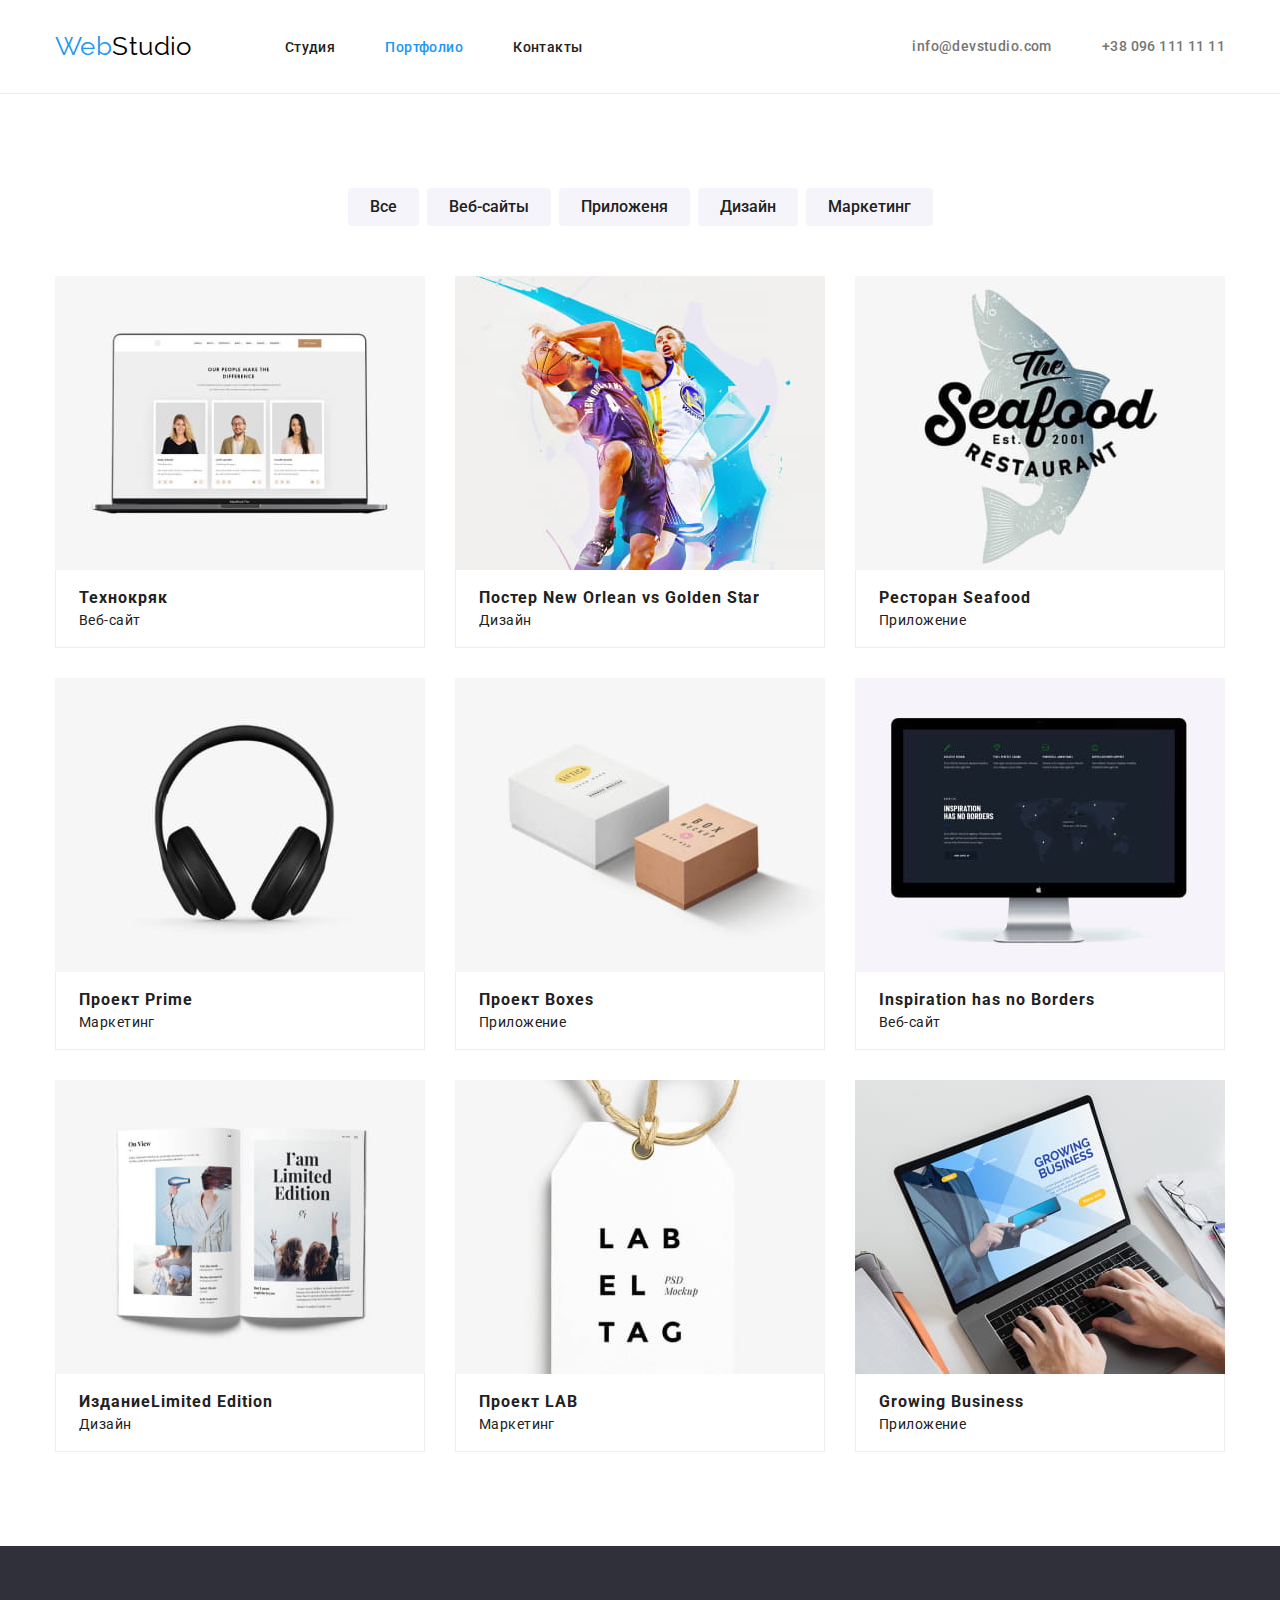
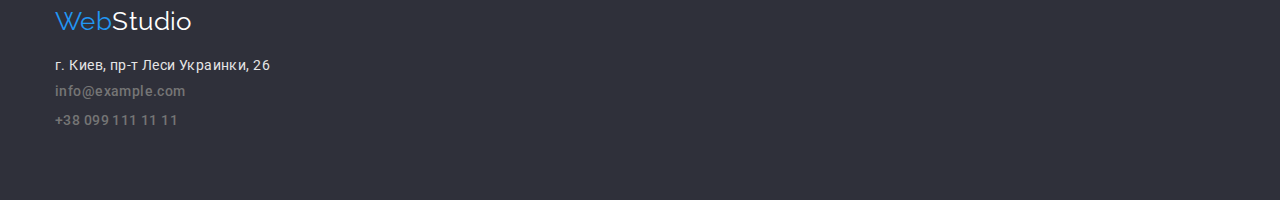
==== commit bc5d37ad: "end" ====
--- a/portfolio.html
+++ b/portfolio.html
@@ -71,55 +71,79 @@
                     </li>
                 </ul>
                 <!-- Портфоліо бокс картинок 3х3-->
+                <h2 hidden>Портфолио</h2>
                 <ul class="prt-box-list list">
                     <li class="list prt-box-item">
-                        <img class="prt-btn" src="./images/portfolio/img1.jpg" alt="Ноутбук" width="370" height="294" />
-                        <h3 class="prt-box-subtitle">Технокряк</h3>
-                        <p class="prt-box-text">Веб-сайт</p>
+                        <img class="prt-box-btn" src="./images/portfolio/img1.jpg" alt="Ноутбук" width="370"
+                            height="294" />
+                        <div class="prt-item-desc">
+                            <h3 class="prt-box-subtitle">Технокряк</h3>
+                            <p class="prt-box-text">Веб-сайт</p>
+                        </div>
                     </li>
                     <li class="list prt-box-item">
-                        <img class="prt-btn" src="./images/portfolio/img2.jpg" alt="Баскетбол" width="370"
+                        <img class="prt-box-btn" src="./images/portfolio/img2.jpg" alt="Баскетбол" width="370"
                             height="294" />
-                        <h3 class="prt-box-subtitle">Постер <span lang="en">New Orlean vs Golden Star</span></h3>
-                        <p class="prt-box-text">Дизайн</p>
+                        <div class="prt-item-desc">
+                            <h3 class="prt-box-subtitle">Постер <span lang="en">New Orlean vs Golden Star</span></h3>
+                            <p class="prt-box-text">Дизайн</p>
+                        </div>
                     </li>
                     <li class="list prt-box-item">
-                        <img class="prt-btn" src="./images/portfolio/img3.jpg" alt="Надпись ресторан морской еды"
+                        <img class="prt-box-btn" src="./images/portfolio/img3.jpg" alt="Надпись ресторан морской еды"
                             width="370" height="294" />
-                        <h3 class="prt-box-subtitle">Ресторан <span lang="en">Seafood</span></h3>
-                        <p class="prt-box-text">Приложение</p>
+                        <div class="prt-item-desc">
+                            <h3 class="prt-box-subtitle">Ресторан <span lang="en">Seafood</span></h3>
+                            <p class="prt-box-text">Приложение</p>
+                        </div>
                     </li>
                     <li class="list prt-box-item">
-                        <img class="prt-btn" src="./images/portfolio/img4.jpg" alt="Наушники" width="370"
+                        <img class="prt-box-btn" src="./images/portfolio/img4.jpg" alt="Наушники" width="370"
                             height="294" />
-                        <h3 class="prt-box-subtitle">Проект <span lang="en">Prime</span></h3>
-                        <p class="prt-box-text">Маркетинг</p>
+                        <div class="prt-item-desc">
+                            <h3 class="prt-box-subtitle">Проект <span lang="en">Prime</span></h3>
+                            <p class="prt-box-text">Маркетинг</p>
+                        </div>
                     </li>
                     <li class="list prt-box-item">
-                        <img class="prt-btn" src="./images/portfolio/img5.jpg" alt="Коробки" width="370" height="294" />
-                        <h3 class="prt-box-subtitle">Проект<span lang="en">Boxes</span></h3>
-                        <p class="prt-box-text">Приложение</p>
+                        <img class="prt-box-btn" src="./images/portfolio/img5.jpg" alt="Коробки" width="370"
+                            height="294" />
+                        <div class="prt-item-desc">
+                            <h3 class="prt-box-subtitle">Проект <span lang="en">Boxes</span></h3>
+                            <p class="prt-box-text">Приложение</p>
+                        </div>
                     </li>
                     <li class="list prt-box-item">
-                        <img class="prt-btn" src="./images/portfolio/img6.jpg" alt="Монитор" width="370" height="294" />
-                        <h3 class="prt-box-subtitle" lang="en">Inspiration has no Borders</h3>
-                        <p class="prt-box-text">Веб-сайт</p>
+                        <img class="prt-box-btn" src="./images/portfolio/img6.jpg" alt="Монитор" width="370"
+                            height="294" />
+                        <div class="prt-item-desc">
+                            <h3 class="prt-box-subtitle" lang="en">Inspiration has no Borders</h3>
+                            <p class="prt-box-text">Веб-сайт</p>
+                        </div>
                     </li>
                     <li class="list prt-box-item">
-                        <img class="prt-btn" src="./images/portfolio/img7.jpg" alt="Книжка" width="370" height="294" />
-                        <h3 class="prt-box-subtitle">Издание<span lang="en">Limited Edition</span></h3>
-                        <p class="prt-box-text">Дизайн</p>
+                        <img class="prt-box-btn" src="./images/portfolio/img7.jpg" alt="Книжка" width="370"
+                            height="294" />
+                        <div class="prt-item-desc">
+                            <h3 class="prt-box-subtitle">Издание<span lang="en">Limited Edition</span></h3>
+                            <p class="prt-box-text">Дизайн</p>
+                        </div>
                     </li>
                     <li class="list prt-box-item">
-                        <img class="prt-btn" src="./images/portfolio/img8.jpg" alt="Бирка" width="370" height="294" />
-                        <h3 class="prt-box-subtitle">Проект<span lang="en">LAB</span></h3>
-                        <p class="prt-box-text">Маркетинг</p>
+                        <img class="prt-box-btn" src="./images/portfolio/img8.jpg" alt="Бирка" width="370"
+                            height="294" />
+                        <div class="prt-item-desc">
+                            <h3 class="prt-box-subtitle">Проект <span lang="en">LAB</span></h3>
+                            <p class="prt-box-text">Маркетинг</p>
+                        </div>
                     </li>
                     <li class="list prt-box-item">
-                        <img class="prt-btn" src="./images/portfolio/img9.jpg" alt="Печатает на ноутбуке" width="370"
-                            height="294" />
-                        <h3 class="prt-box-subtitle" lang="en">Growing Business</h3>
-                        <p class="prt-box-text">Приложение</p>
+                        <img class="prt-box-btn" src="./images/portfolio/img9.jpg" alt="Печатает на ноутбуке"
+                            width="370" height="294" />
+                        <div class="prt-item-desc">
+                            <h3 class="prt-box-subtitle" lang="en">Growing Business</h3>
+                            <p class="prt-box-text">Приложение</p>
+                        </div>
                     </li>
                 </ul>
             </div>
--- a/css/styles.css
+++ b/css/styles.css
@@ -5,6 +5,9 @@
   --brand-txt-col: #2196f3;
   --footer-txt-col: #ffffff;
   --background2: #f5f4fa;
+
+  --border-header-color: #ececec;
+  --border-content-color: #eeeeee;
 }
 
 body {
@@ -12,7 +15,7 @@
   font-size: 14px;
   /* line-height: 1.19; */
   letter-spacing: 0.03em;
-  background-color: var(--white-background-col);
+  background-color: var(--footer-txt-col);
   color: var(--primary-txt-col);
 }
 
@@ -254,7 +257,6 @@
   text-align: center;
   color: var(--secondary-txt-col);
 }
-/*  */
 
 .footer {
   background-color: #2f303a;
@@ -279,18 +281,33 @@
   margin-bottom: 9px;
 }
 
+/* ПОРТФОЛІО */
+
+.prt-filter-list {
+  display: flex;
+  gap: 8px;
+  margin-left: auto;
+  margin-right: auto;
+  justify-content: center;
+  margin-bottom: 50px;
+}
+
 .prt-box-subtitle {
-  margin-bottom: 10px;
+  letter-spacing: 0.06em;
+  margin-bottom: 4px;
 }
 
 .prt-btn {
   background-color: #f5f4fa;
   color: #212121;
   border: transparent; /* border: 1px; */
+  text-align: center;
   font-family: inherit;
   font-weight: 500;
   font-size: 16px;
   line-height: 1.63;
+  border-radius: 4px;
+  padding: 6px 22px;
 }
 
 .prt-btn:hover,
@@ -298,3 +315,28 @@
   background-color: var(--brand-txt-col);
   color: var(--white-background-col);
 }
+
+/* .prt-box-btn {
+  flex-basis: calc((100% - 60px) / 3);
+  margin: 15px;
+  background-color: var(--footer-txt-col);
+  border-bottom: 1px solid var(--border-content-color);
+} */
+
+.prt-box-btn:hover {
+  cursor: pointer;
+}
+
+.prt-box-list {
+  display: flex;
+  flex-wrap: wrap;
+  gap: 30px;
+  margin-bottom: 94px;
+}
+
+.prt-item-desc {
+  padding: 19px 23px;
+  border-left: 1px solid #eeeeee;
+  border-bottom: 1px solid #eeeeee;
+  border-right: 1px solid #eeeeee;
+}
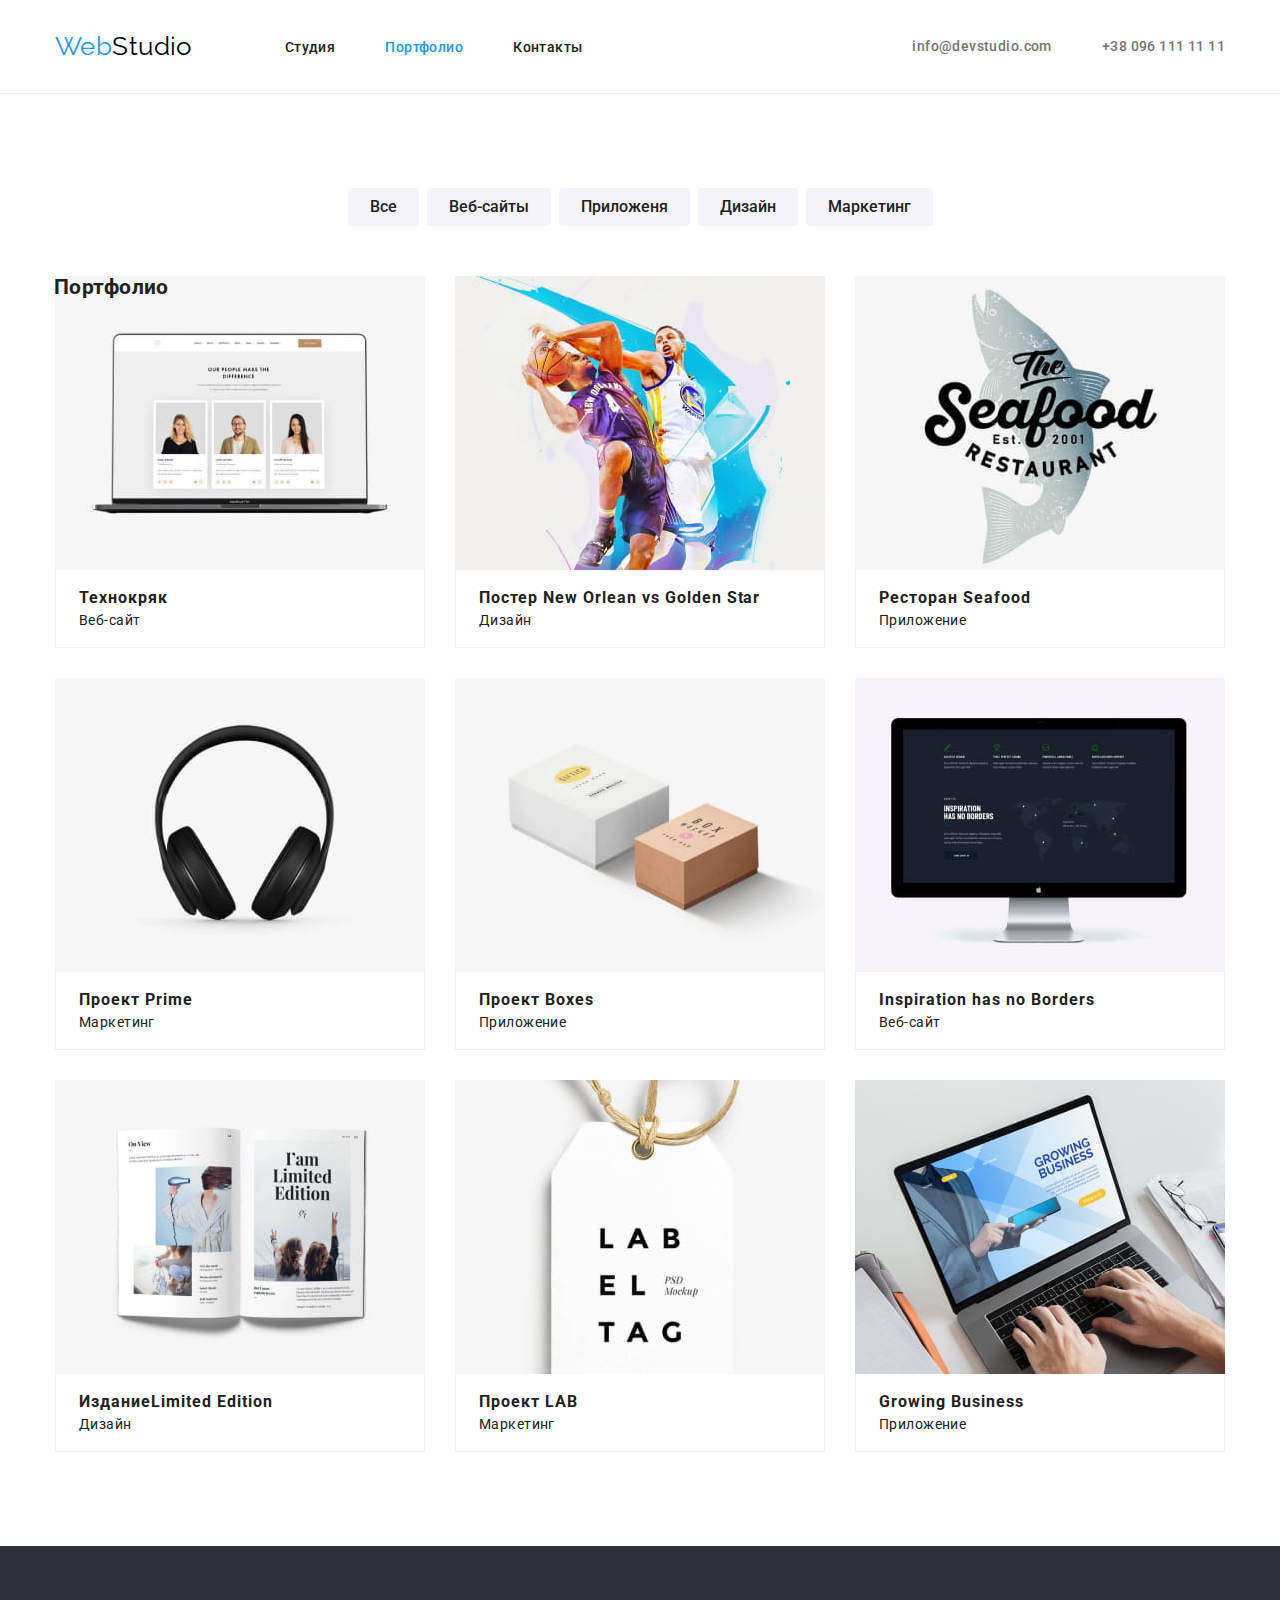
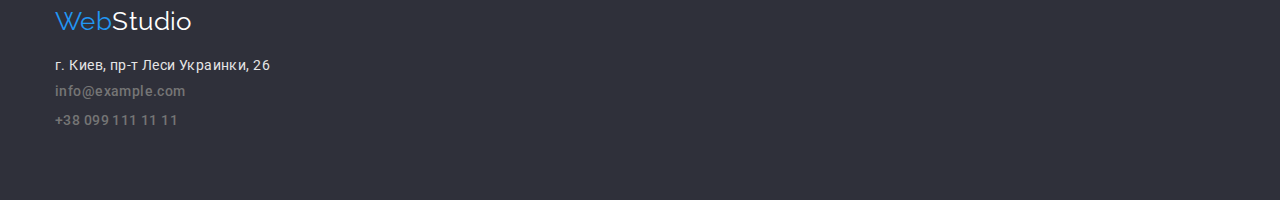
==== commit f7117e8d: "up" ====
--- a/portfolio.html
+++ b/portfolio.html
@@ -71,7 +71,7 @@
                     </li>
                 </ul>
                 <!-- Портфоліо бокс картинок 3х3-->
-                <h2 hidden>Портфолио</h2>
+                <h2 class="visually-hidden">Портфолио</h2>
                 <ul class="prt-box-list list">
                     <li class="list prt-box-item">
                         <img class="prt-box-btn" src="./images/portfolio/img1.jpg" alt="Ноутбук" width="370"
--- a/css/styles.css
+++ b/css/styles.css
@@ -5,7 +5,6 @@
   --brand-txt-col: #2196f3;
   --footer-txt-col: #ffffff;
   --background2: #f5f4fa;
-
   --border-header-color: #ececec;
   --border-content-color: #eeeeee;
 }
@@ -17,6 +16,15 @@
   letter-spacing: 0.03em;
   background-color: var(--footer-txt-col);
   color: var(--primary-txt-col);
+}
+
+.visually-hidden {
+  position: absolute;
+  width: 1px;
+  height: 1px;
+  margin: -1px;
+  border: 0;
+  padding: 0;
 }
 
 /* прибираємо точки списку */
@@ -28,7 +36,8 @@
 
 /* додаємо курсор */
 .prt-btn,
-.hero-btn {
+.hero-btn,
+.prt-item-desc {
   cursor: pointer;
 }
 
@@ -53,7 +62,8 @@
 
 .conteiner {
   width: 1200px;
-  padding: 0 15px;
+  padding-left: 15px;
+  padding-right: 15px;
   margin-left: auto;
   margin-right: auto;
 }
@@ -139,6 +149,7 @@
 }
 
 .section-hero {
+  height: 600px;
   background-color: #2f303a;
   padding-top: 200px;
   padding-bottom: 200px;
@@ -249,6 +260,7 @@
   font-size: 16px;
   line-height: 1.9;
   text-align: center;
+  margin-bottom: 10px;
 }
 
 .teams-text {
